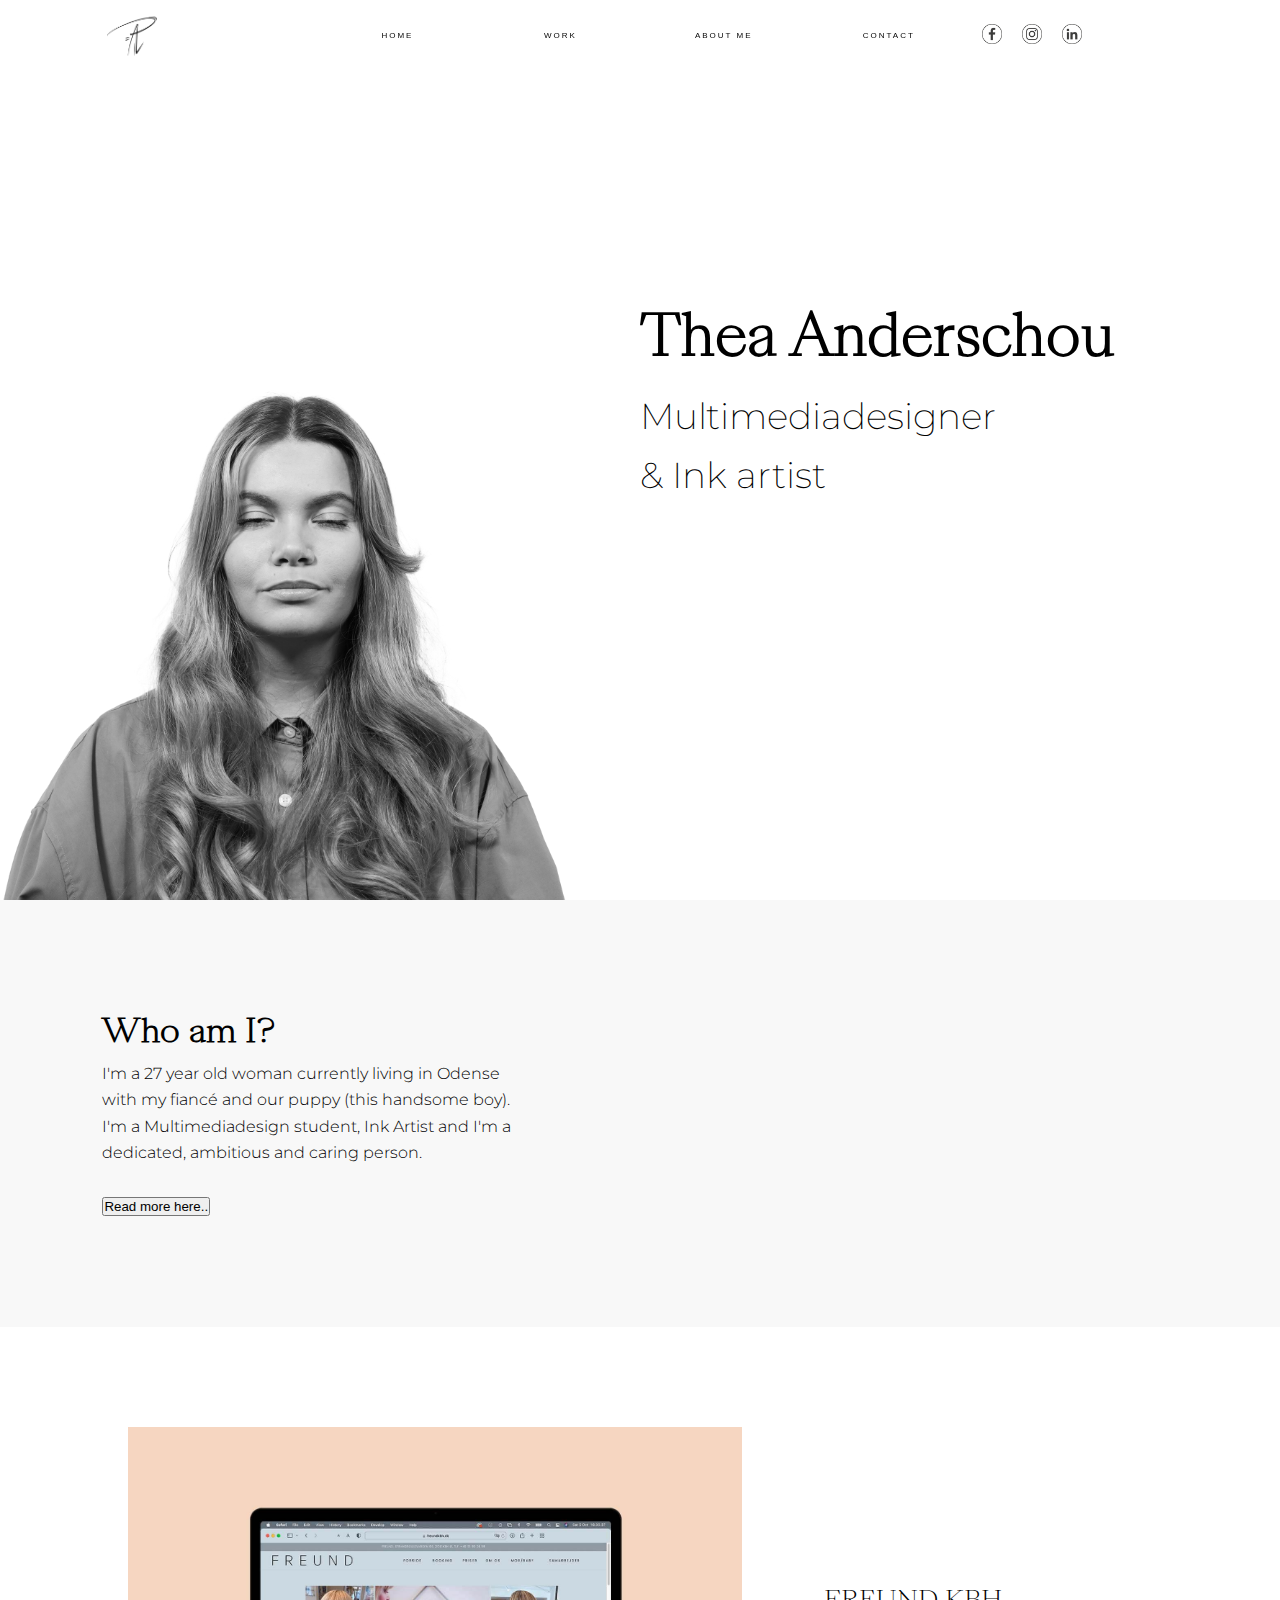
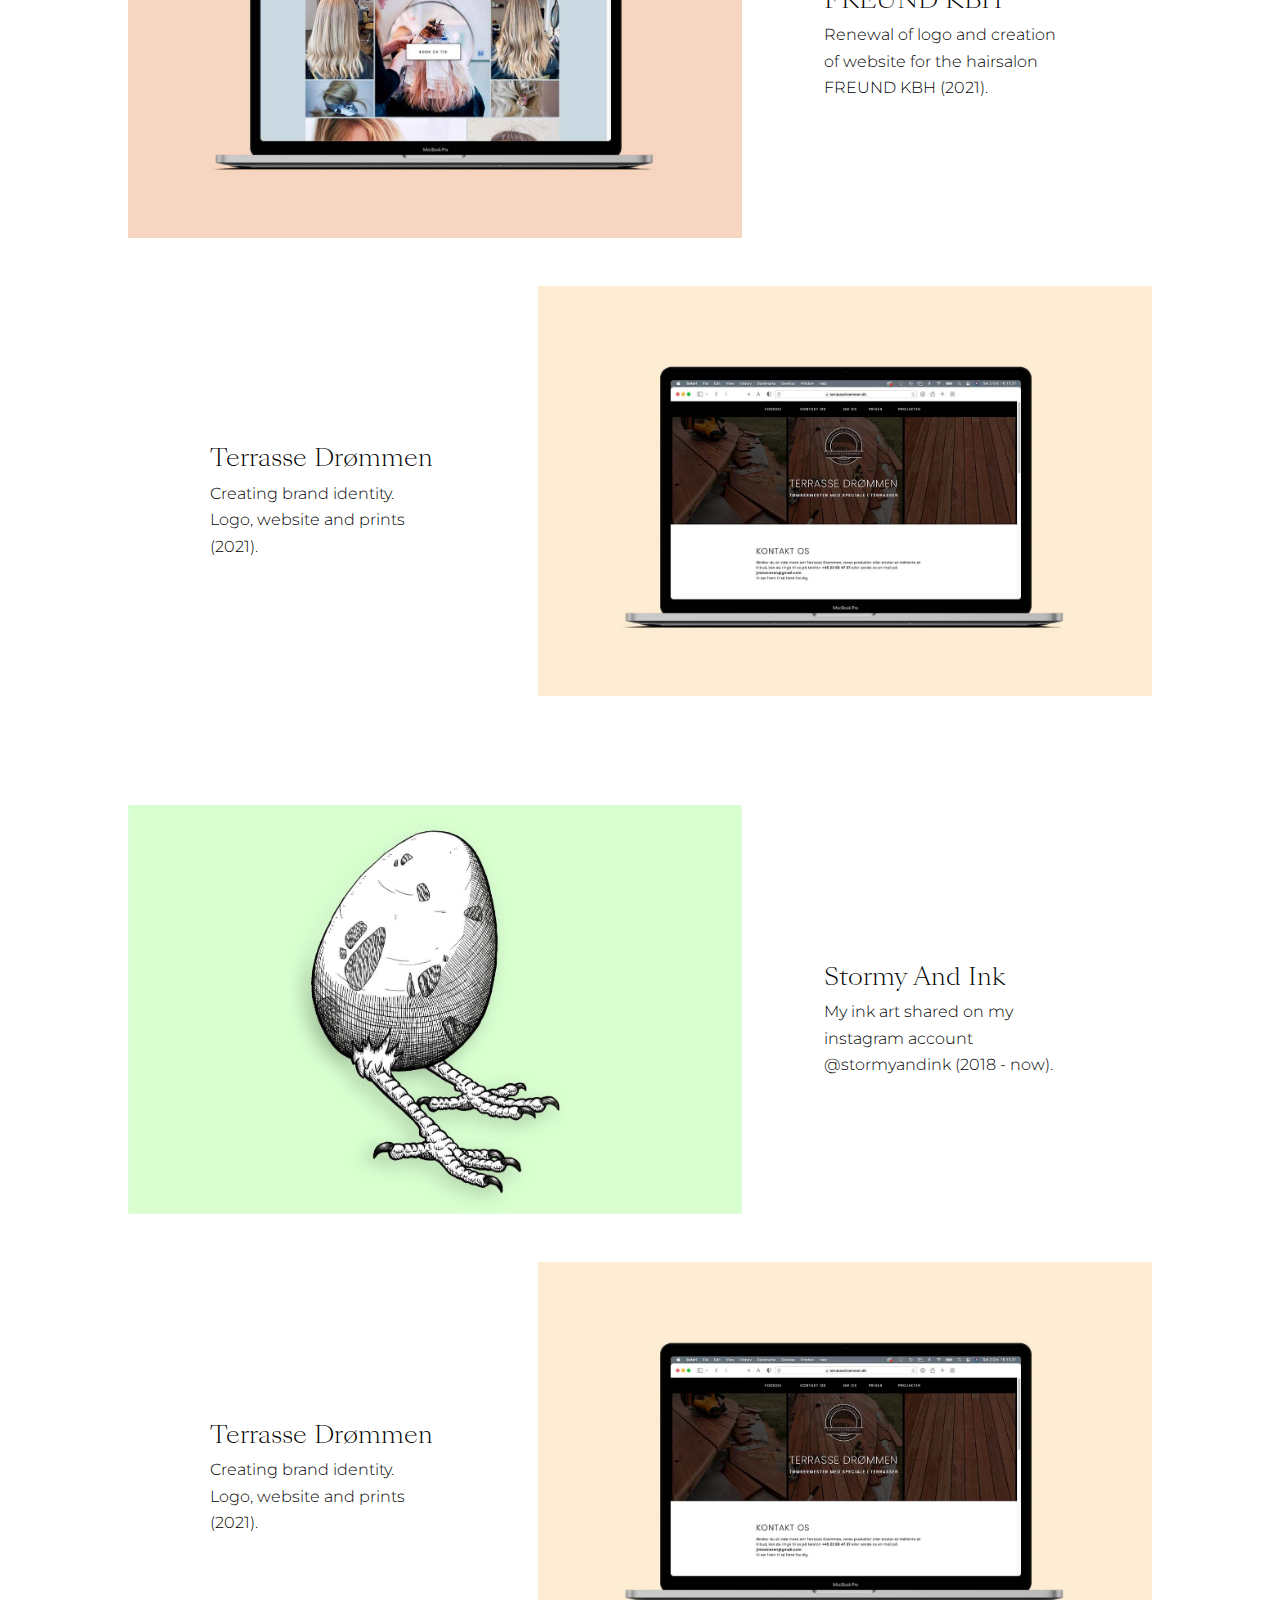
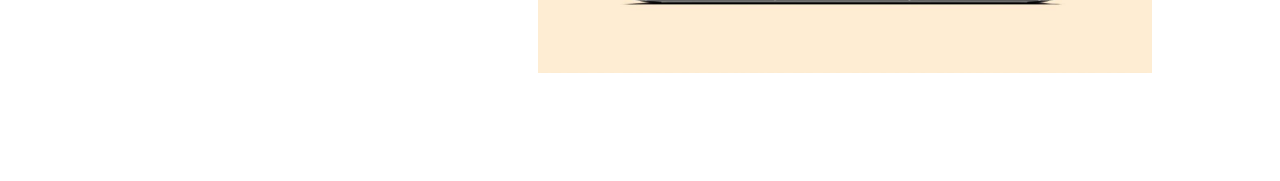
==== index.html @ 5b0b542c "pics sorted" ====
<!DOCTYPE html>
<html lang="en">

<head>
    
    <title>Thea Anderschou - Multimediadesigner & artist</title>

    <meta charset="utf-8">
    <meta http-equiv="X-UA-Compatible" content="IE=edge,chrome=1" />

    <link rel="stylesheet" href="css/style.css">

    <meta name="viewport" content="width=device-width, initial-scale=1.0, maximum-scale=1.0, user-scalable=0">
    
</head>

<body>

    <!-- NAV SECTION -->
    <nav>

        <ul class="nav-links">
            <li>
                <a href="index.html">Home</a>
            </li>
            <li>
                <a href="work.html">Work</a>
            </li>
            <li>
                <a href="about.html">About Me</a>
            </li>
            <li>
                <a href="contact.html">Contact</a>
            </li>
            <li class="some-links">
                <a href="https://www.facebook.com/profile.php?id=100005033177839">
                    <img src="img/icons/fb.png" alt="Facebook">
                </a>
            </li>
            <li class="some-links">
                <a href="https://www.instagram.com/stormyandink/">
                    <img src="img/icons/ig.png" alt="Instagram">
                </a>
            </li>
            <li class="some-links">
                <a href="https://www.linkedin.com/in/thea-krogh-anderschou-969192110/">
                    <img src="img/icons/lin.png" alt="LinkedIn">
                </a>
            </li>
        </ul>

        <div class="burger">
            <div class="line1"></div>
            <div class="line2"></div>
        </div>
    </nav>

    <div class="nav-bg"></div>
    <!-- END OF NAV SECTION -->


    <!-- LOGO SECTION -->
    <div class="logo">
        <a href="index.html">
            <img src="./img/icons/storm.png" alt="logo">
        </a>
    </div>
    <!-- END OF LOGO SECTION -->




    <!-- HERO SECTION -->
    <section id="hero">

        <div class="hero-pic"></div>

        <div class="hero-textbox">
            <div class="hero-text">
                <h1>
                    Thea Anderschou
                </h1>
                <p>
                    Multimediadesigner <br>& Ink artist
                </p>
            </div>
        </div>

    </section>
    <!-- HERO SECTION -->






    <!-- QUCIK ABOUT SECTION -->
    <section id="quick-about">

        <div class="quick-about">
            <div class="quick-about-text">
                <h1>
                    Who am I?
                </h1>
                <p>
                    I'm a 27 year old woman currently living in Odense with my fiancé and our puppy (this handsome boy). 
                    <br>I'm a Multimediadesign student, Ink Artist and I'm a dedicated, ambitious and caring person.
                    <br><br>
                </p>

                <button>
                    <a href="about.html">Read more here..</a>
                </button>
            </div>

            <div class="quick-about-puppy"></div>
        </div>
    </section>
    <!-- QUCIK ABOUT SECTION -->





    <!-- PROJECT OVERVIEW SECTION -->
    <section id="project-overview">

        <div class="project-overview1">
            <div class="freund-overview">
                <div class="freund-ov-pic">
                    <a href="freund.html">
                        <img class="proj-pics" src="/img/mockups/freund-mock.jpg" alt="">            
                    </a>
                </div>

                <div class="freund-ov-text">
                    <a href="freund.html">
                        <h2 class="proj-h2">FREUND KBH</h2>
                        <p class="proj-p">Renewal of logo and creation of website for the hairsalon FREUND KBH (2021). </p>    
                    </a>
                </div>
            </div>

            <div class="td-overview">
                <div class="td-ov-text">
                    <a href="td.html">
                        <h2 class="proj-h2">Terrasse Drømmen</h2>
                        <p class="proj-p">Creating brand identity.<br>Logo, website and prints (2021). </p>    
                    </a>
                </div>

                <div class="td-ov-pic">
                    <a href="td.html">
                        <img class="proj-pics" src="/img/mockups/td-mock.jpg" alt="">            
                    </a>
                </div>
            </div>
        </div>

        
        <div class="project-overview2">
            <div class="stormy-overview">

                <div class="stormy-ov-pic">
                    <a href="stormy.html">
                        <img class="proj-pics" src="/img/mockups/eggnog.jpg" alt="">            
                    </a>
                </div>

                <div class="stormy-ov-text">
                    <a href="stormy.html">
                        <h2 class="proj-h2">Stormy And Ink</h2>
                        <p class="proj-p">My ink art shared on my instagram account @stormyandink (2018 - now). </p>    
                    </a>
                </div>
            </div>

            <div class="td-overview">
                <div class="td-ov-text">
                    <a href="td.html">
                        <h2 class="proj-h2">Terrasse Drømmen</h2>
                        <p class="proj-p">Creating brand identity.<br>Logo, website and prints (2021). </p>    
                    </a>
                </div>

                <div class="td-ov-pic">
                    <a href="td.html">
                        <img class="proj-pics" src="/img/mockups/td-mock.jpg" alt="">            
                    </a>
                </div>
            </div>

        </div>

    </section>
    <!-- PROJECT OVERVIEW SECTION -->




    <!-- FOOTER SECTION -->
    <footer>

    </footer>
    <!-- FOOTER SECTION -->



    <script src="js/script.js"></script>
</body>
</html>
---- css/style.css ----
@import url('https://fonts.googleapis.com/css2?family=Montserrat:wght@200;300;400;500&display=swap'); 

@font-face {
  font-family: sangbleu;
  src: url(../fonts/SangBleuKingdom-Air.otf);
}

@font-face {
  font-family: sangbleulight;
  src: url(../fonts/SangBleuKingdom-Light.otf);
}

@font-face {
  font-family: sangbleuregular;
  src: url(../fonts/SangBleuKingdom-Regular.otf);
}

/* FUNDAMENTALS */
* {
    padding: 0;
    margin: 0;
    box-sizing: border-box;
}

html {
    font-family: 'Roboto', sans-serif;
    height: 100%;
    overflow-x: hidden;
}

body {
    background: #fff;
    scroll-behavior: smooth;
    line-height: 1.65;
    overflow-x: hidden;
}

a {
    text-decoration: none;
    color: black;
    cursor: pointer;
}

h1 {
  font-family: sangbleulight;
  font-size: clamp(1.5rem, 2.5vw, 2rem); 
}

h2 {
  font-family: sangbleulight;
  font-size: clamp(1.5rem, 1.5vw, 2.5rem); 
}

h3 {
  font-family: 'Montserrat', sans-serif;
  font-weight: 600;
  font-size: clamp(1rem, 1.0vw, 1.7rem); 
}

p {
  font-family: 'Montserrat', sans-serif;
  font-weight: 300;
  font-size: clamp(1rem, 1.2vw, 1.5rem); 
}


/* NAV SECTION */
nav {
  display: flex;
  justify-content: space-around;
  align-items: center;
  width: 70%;
  height: 8vh;
  margin: 0;
  z-index: 6;
  position: fixed;
  left: 20%;
  font-size: 8px;
}

.nav-bg {
  width: 100%;
  height: 8vh;
  margin: 0;
  z-index: 5;
  position: fixed;
  background-color: #fff;
}

.nav-links {
  width: 100%;
  height: 8vh;
  display: table;
  overflow-x: hidden;
  text-align: center;
  position: absolute;
  margin: 0 auto;
  padding: 0 60px;
}

.nav-links li {
  display: table-cell;
  vertical-align: middle;
  text-align: center;
  text-transform: uppercase;
  letter-spacing: 2px;
  width: 24%;
  z-index: 0;
  padding: 0 10px;
}

.nav-links li a {
  width: 100%;
  height: 100%;
  overflow-x: hidden;
}

.nav-links li:hover {
  font-weight: 600;
}

.some-links img {
  width: 20px;
}

.some-links:hover img {
  opacity: 0.4;
}

.burger {
  display: none;
  cursor: pointer;
}

.burger div {
  width: 20px;
  height: 1px;
  background-color: #000000;
  margin: 8px;
  transition: all 0.3s ease;
}

@media only screen and (max-width: 1100px) {
  body {
      overflow-x: hidden;
  }

  nav {
      width: 100%;
      left: 0%;
      justify-content: flex-end;
    }

  .nav-links {
      position: absolute;
      height: 92vh;
      top: 8vh;
      display: flex;
      flex-direction: column;
      align-items: center;
      width: 100%;
      transform: translateX(100%);
      transition: 0.5s ease-in-out;
      font-size: 8px;
      overflow-x: hidden;
  }

  .nav-links li {
      opacity: 0;
      width: 100%;
      transition: 0.2s;
      display: table;
      height: 6vh;
      overflow-x: hidden;
      position: relative;
      top: 20%;
  }

  .nav-links a {
      color: black;
      width: 80%;
      display: none;
  }

  .some-links {
      left: 0px;
      margin-top: 10px;
  }

  .burger {
      display: table-cell;
      vertical-align: middle;
      text-align: center;
      margin-right: 8%;
  }

  .nav-active {
    transform: translateX(0%);
      background-color: #fff;
      z-index: 3;
  }

  .nav-active a {
      display: block;
      width: 100%;
      height: 100%;
      display: table-cell;
      vertical-align: middle;
      text-align: center;
  }

  .nav-links li:hover a {
      font-weight: 600;
  }

  @keyframes navLinkFade {
      from {
          opacity: 0;
          transform: translateX(50px);
      }

      to {
          opacity: 1;
          transform: translateX(0px);
      }
  }

  .toggle .line1 {
      transform: rotate(-45deg) translate(-2px, 4.5px);
  }

  .toggle .line2 {
      transform: rotate(45deg) translate(-2px, -4.5px);
  }
}

@media only screen and (max-width: 1000px) {
  .burger {
    margin-right: 12%;
}
}

@media only screen and (max-width: 500px) {
  .nav-active {
      width: 100%;
  }
}
/* END OF NAV SECTION */


/* LOGO SECTION */
.logo {
  position: fixed;
  height: 8vh;
  padding: 8px 5px;
  margin-left: 8%;
  z-index: 5;
}

.logo img {
  width: 50px;
  position: relative;
  top: 50%;
  transform: translateY(-50%);
}  

@media only screen and (max-width: 1000px) {
  .logo {
    margin-left: 12%;
  }
}
/* END OF LOGO SECTION */





/* HERO SECTION */
#hero {
  height: 100vh;
  width: 100%;
}

.hero-pic {
  background-image: url(/img/pics/bw-closedeyes.png);
  background-size: 75%;
  background-repeat: no-repeat;
  background-position: left bottom;
  position: absolute;
  height: 100vh;
  width: 60%;
  display: flex;
  float: left;
  transition: .25s ease-in;
}

.hero-pic:hover {
  background-image: url(/img/pics/bw-openeyes.png);
  background-size: 75%;
  background-repeat: no-repeat;
  background-position: left bottom;
  position: absolute;
  height: 100vh;
  width: 60%;
  display: flex;
  float: left;
  transition: .25s ease-in;}

.hero-textbox {
  min-height: 100vh;
  width: 50%;
  display: flex;
  float: right;
  align-items: center;
  position: absolute;
  right: 0;
}

.hero-text {
  width: 100%;
  text-align: left;
  margin-bottom: 100px;
}

.hero-textbox h1 {
  font-family: sangbleulight;
  font-size: clamp(1.5rem, 5.5vw, 3.5rem); 
}

.hero-textbox p {
  font-family: 'Montserrat', sans-serif;
  font-weight: 200;
  font-size: clamp(1.5rem, 2.8vw, 2.5rem); 
}

@media only screen and (max-width: 950px) {
  .hero-pic {
    background-image: url(/img/pics/bw-closedeyes.png);
    background-size: 60%;
    background-repeat: no-repeat;
    background-position: center bottom;
    position: absolute;
    height: 100vh;
    width: 100%;
    display: flex;
    float: none;
    transition: .25s ease-in;
  }

  .hero-pic:hover {
    background-image: url(/img/pics/bw-openeyes.png);
    background-size: 60%;
    background-repeat: no-repeat;
    background-position: center bottom;
    position: absolute;
    height: 100vh;
    width: 100%;
    display: flex;
    float: none;
    transition: .25s ease-in;
  }

  .hero-textbox {
    min-height: 60vh;
    width: 100%;
    display: flex;
    float: none;
    align-items: center;
  }

  .hero-text {
    text-align: center;
  }
}

@media only screen and (max-width: 750px) {
  .hero-text {
    margin-bottom: -100px;
  }
  
}

/* HERO SECTION */






/* QUICK ABOUT SECTION */
#quick-about {
  height: auto;
  display: flex;
  background-color: rgb(248, 248, 248);
}

.quick-about {
  display: flex;
  width: 100%;
  height: auto;
}

.quick-about-text {
  height: auto;
  width: 50%;
  margin: 0 auto;
  padding: 12vh 8% 12vh 8%;
  float: left;
}

.quick-about-btn {
  margin: 0 auto;
}

.quick-about-puppy {
  height: auto;
  width: 50%;
  margin: 0 auto;
  float: right;
  background-image: url(/img/pics/bobby.png);
  background-size: 55%;
  background-repeat: no-repeat;
  background-position: right bottom;
  transition: .25s ease-in;
}

@media only screen and (max-width: 1000px) {
  .quick-about {
    display: block;
  }

  .quick-about-text, .quick-about-puppy {
    width: 100%;
  }

  .quick-about-text {
    padding: 6vh 12% 0vh 12%;
  }
  
  .quick-about-puppy {
    padding: 0vh 12% 6vh 12%;
  }
}

/* QUICK ABOUT SECTION 






/* PROJECT OVERVIEW */
#project-overview {
  width: auto;
  height: auto;
}

.project-overview1, .project-overview2 {
  width: auto;
  height: auto;
  margin: 100px 10%;
}

.proj-pics {
  width: 100%;
  height: auto;
  object-fit: cover;
}

.freund-overview {
  width: 100%;
  display: flex;
  margin: 40px 0;
}

.freund-ov-pic {
  width: 60%;
  height: auto;
  float: left;
}

.freund-ov-text {
  width: 40%;
  height: 12vh;
  float: right;
  margin: auto;
  padding: 0 8%;
}

.td-overview {
  width: 100%;
  display: flex;
  margin: 40px 0;}

.td-ov-pic {
  width: 60%;
  height: auto;
  float: right;
}

.td-ov-text {
  width: 40%;
  height: 12vh;
  float: right;
  margin: auto;
  padding: 0 8%;
}

.stormy-overview {
  width: 100%;
  display: flex;
  margin: 40px 0;
}

.stormy-ov-pic {
  width: 60%;
  height: auto;
  float: left;
}

.stormy-ov-text {
  width: 40%;
  height: 12vh;
  float: right;
  margin: auto;
  padding: 0 8%;
}

.proj-h2 {
  font-weight: 300;
}

.proj-p {
  font-weight: 300;
}

.freund-ov-pic:hover, .td-ov-pic:hover, .stormy-ov-pic:hover {
  opacity: 0.6;
}

.proj-h2:hover {
  color: rgb(150, 150, 150);
}
/* PROJECT OVERVIEW */








/* FOOTER 
footer {
  width: 100%;
  height: 50vh;
  background-color: beige;
  position: absolute;
}

/* FOOTER*/






/* ABOUT PAGE */
    /* ABOUT HERO SECTION */
    #about-hero {
      height: 60vh;
      width: 100%;
      margin-top: 5%;
    }

    .about-hero-pic {
      background-image: url(/img/pics/glancing.png);
      background-size: 55%;
      background-repeat: no-repeat;
      background-position: right center;
      position: absolute;
      height: 60vh;
      width: 100%;
      display: flex;
      float: right;
      transition: .25s ease-in;
    }

    .about-hero-textbox {
      height: 60vh;
      width: 100%;
      display: flex;
      float: right;
      align-items: center;
      position: absolute;
      left: 0;
      z-index: 1;
    }

    .about-hero-text {
      position: absolute;
      top: 50%;
      transform: translateY(-25%);
      width: 100%;
    }

    .about-hero-textbox h1 {
      font-family: sangbleulight;
      font-size: clamp(1.5rem, 3.5vw, 3rem); 
      margin-left: 8%;
    }

    @media only screen and (max-width: 1100px) {
      #about-hero, .about-hero-pic, .about-hero-textbox {
        height: 50vh;
      }

      #about-hero {
        margin-top: 2%;
      }
    }

    @media only screen and (max-width: 1000px) {
      .about-hero-textbox h1 {
        margin-left: 12%;
      }
    }

    @media only screen and (max-width: 850px) {
      #about-hero, .about-hero-pic, .about-hero-textbox {
        height: 40vh;
      }
    }

    @media only screen and (max-width: 570px) {
      #about-hero, .about-hero-pic, .about-hero-textbox {
        height: 30vh;
      }
    }

    @media only screen and (max-width: 400px) {
      #about-hero, .about-hero-pic, .about-hero-textbox {
        height: 20vh;
      }

      #about-hero {
        margin-top: 15%;
      }
    }
    /* ABOUT HERO SECTION */




    /* ABOUT SECTION */
    #about {
      height: auto;
      display: flex;
      background-color: rgb(248, 248, 248);
    }
    
    .about {
      display: flex;
      width: 100%;
      height: auto;
    }
    
    .about-text {
      height: auto;
      width: 50%;
      margin: 0 auto;
      padding: 12vh 8% 12vh 8%;
      float: left;
    }
    
    .about-facts {
      height: auto;
      width: 50%;
      margin: 0 auto;
      padding: 12vh 8% 12vh 8%;
      float: right;
    }

    @media only screen and (max-width: 1000px) {
      .about {
        display: block;
      }

      .about-text, .about-facts {
        width: 100%;
      }

      .about-text {
        padding: 6vh 12% 0vh 12%;
      }
      
      .about-facts {
        padding: 0vh 12% 6vh 12%;
      }
    }
    /* ABOUT SECTION */





    /* SKILLS SECTION */
    #skills {
      width: 100%;
      height: auto;
      display: flex;
      background-color: #fff;
    }

    .skills {
      display: block;
      width: 100%;
      text-align: center;
      padding: 12vh 8% 12vh 8%;
    }

    .skills p {
      font-size: clamp(0.8rem, 1vw, 1.5rem); 
      color: #b4b4b4;
    }

    .skill-icons {
      text-align: center;
    }

    .skill-icons img {
      width: 110px;
      margin-top: 30px;
    }

    @media only screen and (max-width: 1000px) {

    }
    /* SKILLS SECTION */




    /* CV SECTION */
    #cv {
      height: auto;
      display: flex;
      background-color: rgb(248, 248, 248);
    }

    .cv {
      width: 100%;
      height: auto;
    }
    
    .cv-header {
      text-align: center;
      padding: 12vh 8% 0vh 8%;
      font-size: clamp(1.5rem, 3.5vw, 3rem);
    }

    .education, .experience {
      height: auto;
      width: 50%;
      margin: 0 auto;
      padding: 6vh 8% 12vh 8%;
    }

    .education {
      float: left;
    }

    .experience {
      float: right;
    }
    
    .education h1, .experience h1 {
      text-align: center;
      margin-bottom: 3vh;
    }

    .cv-period {
      color: #b4b4b4;
    }

    @media only screen and (max-width: 1000px) {
      .education, .experience {
        height: auto;
        width: 100%;
        margin: 0 auto;
        padding: 6vh 25% 6vh 25%;
      }
    }
    /* CV SECTION */

/* ABOUT PAGE */









/* CV PAGE */
embed {
  width: 100%;
  height: 100%;
  position: absolute;
  overflow: hidden;
}
/* CV PAGE */
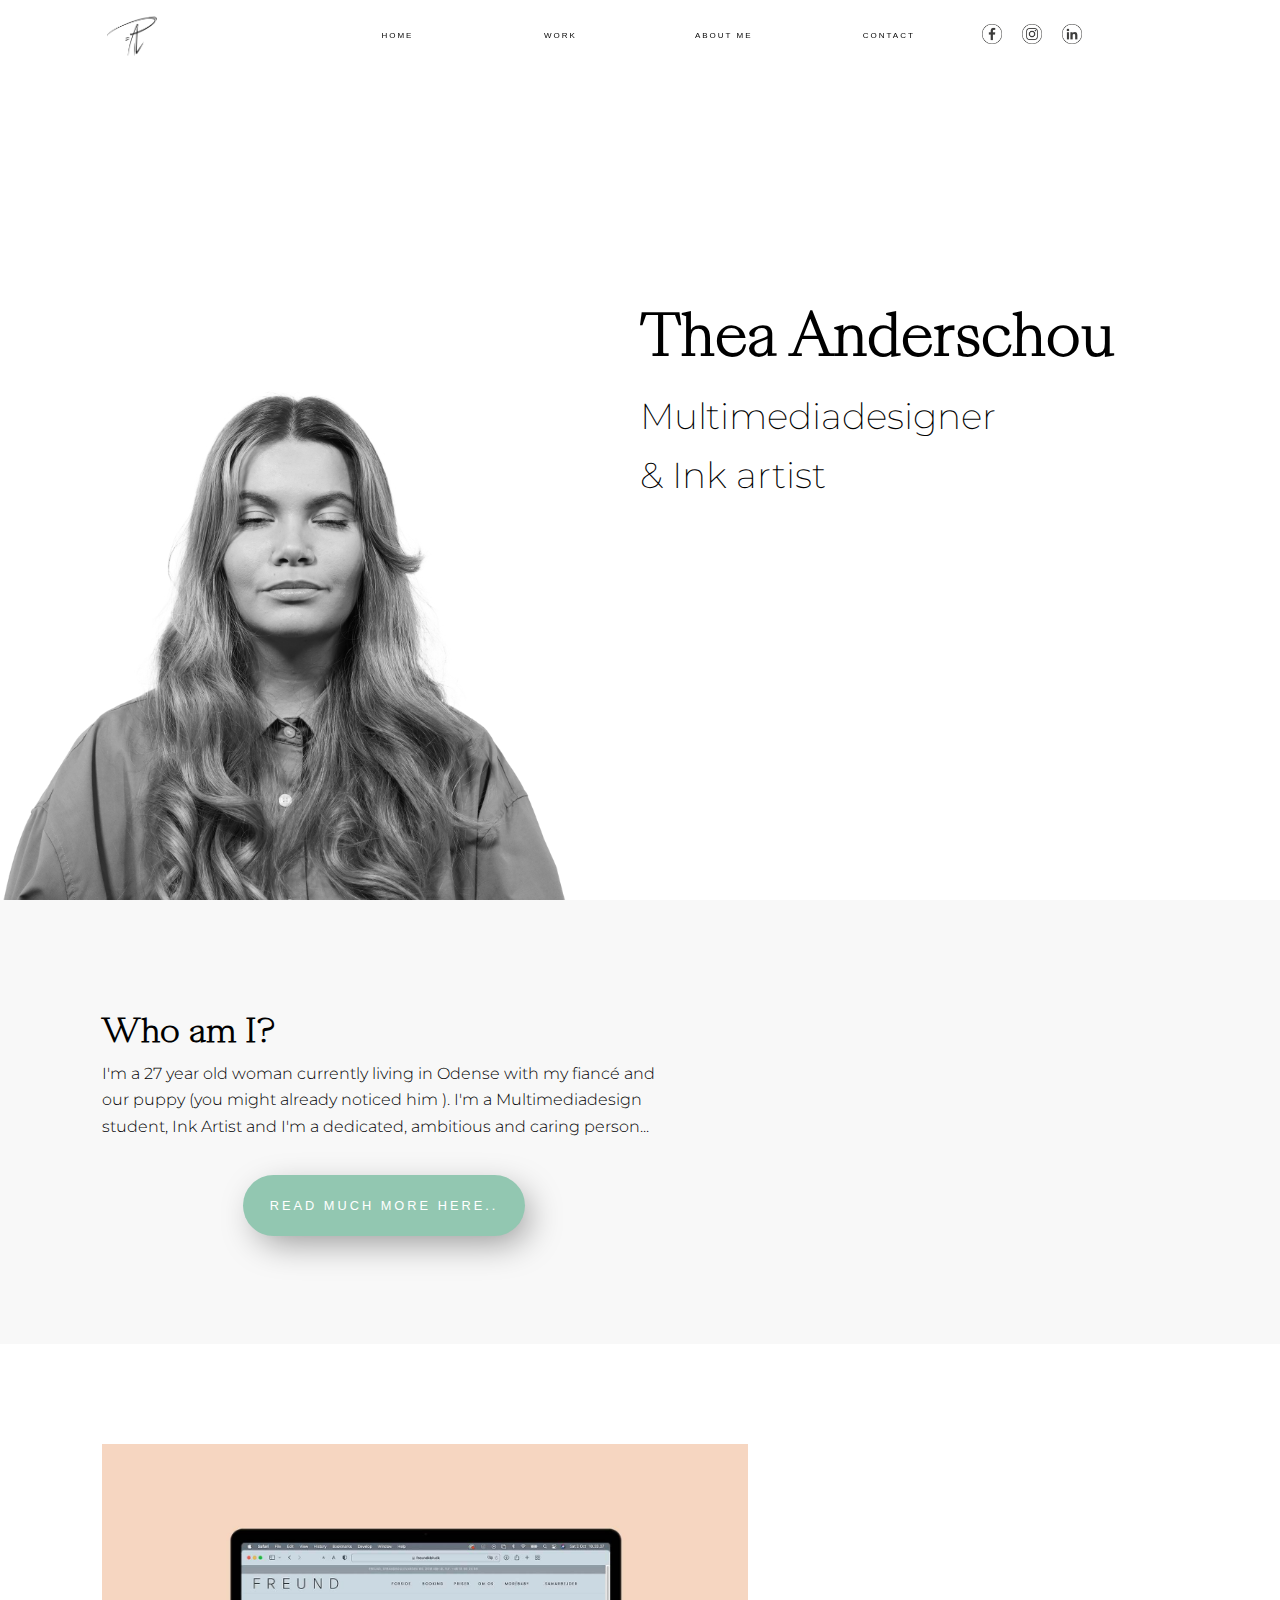
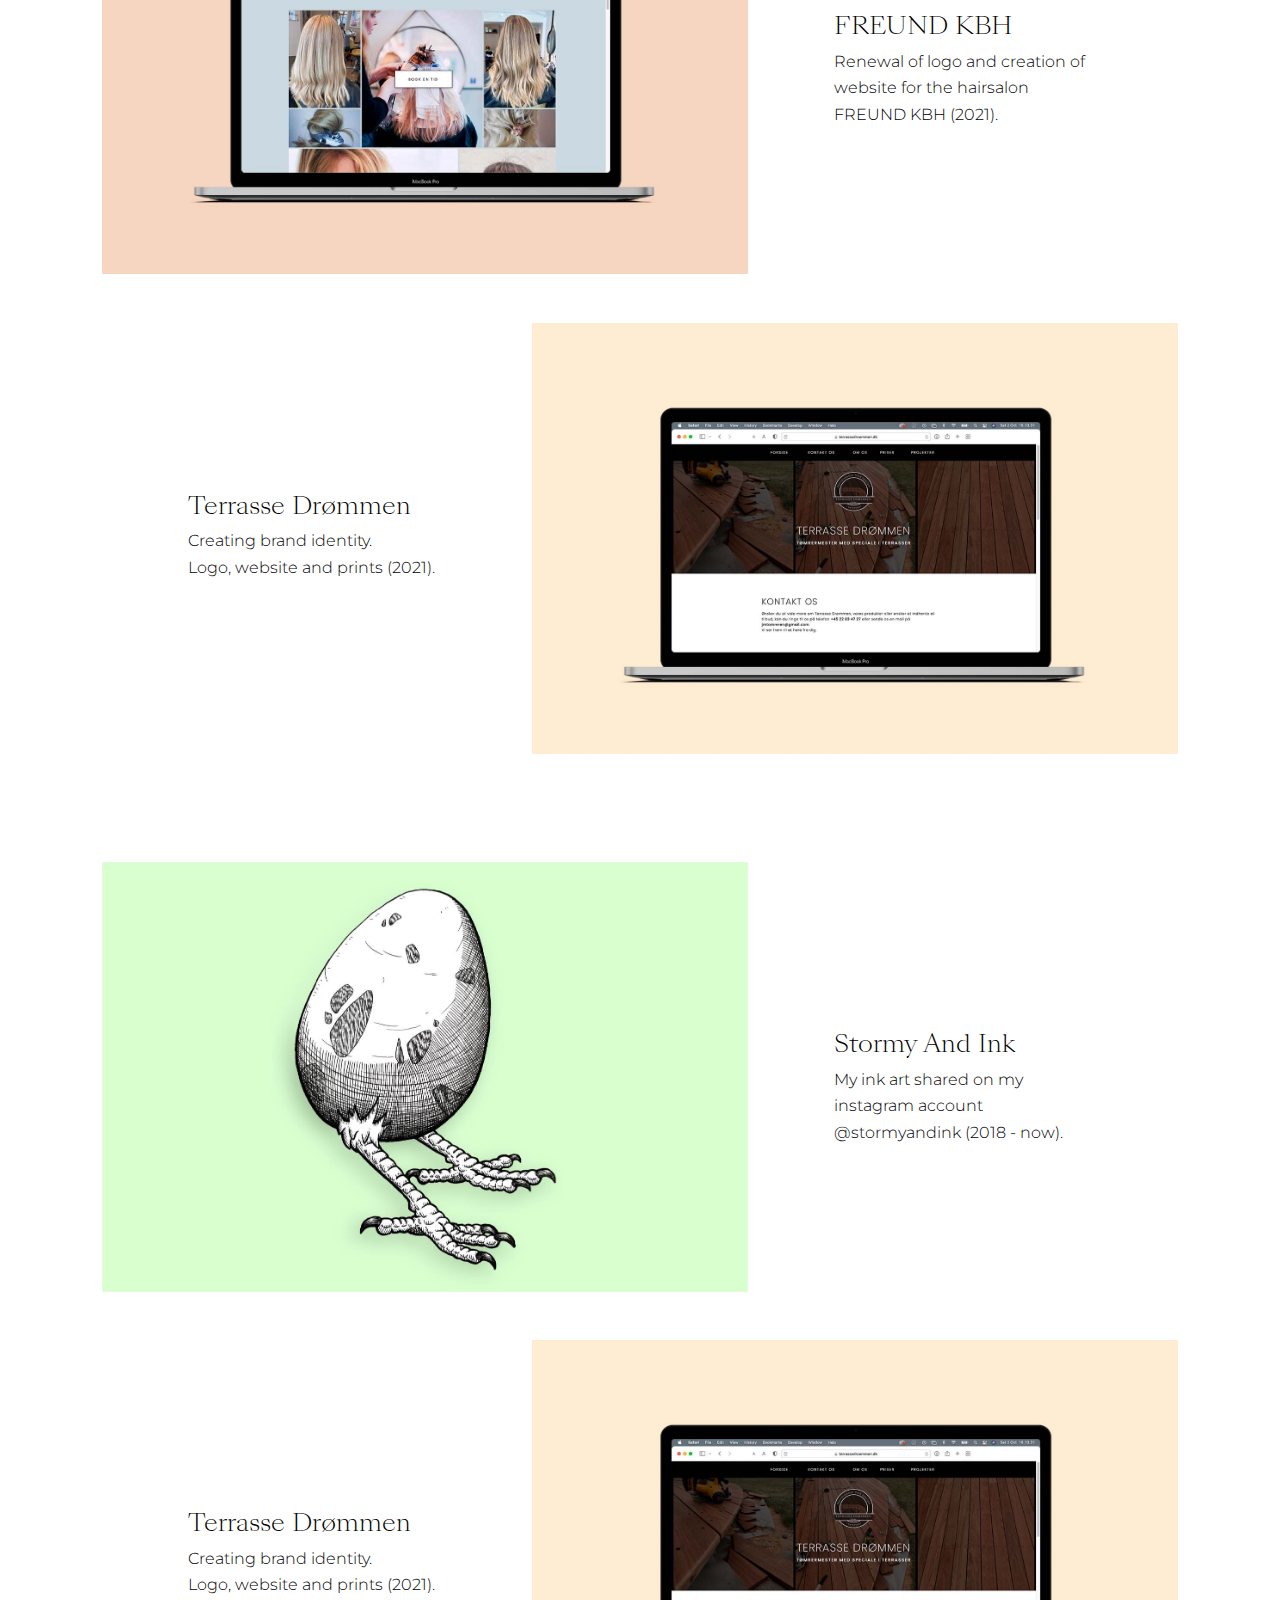
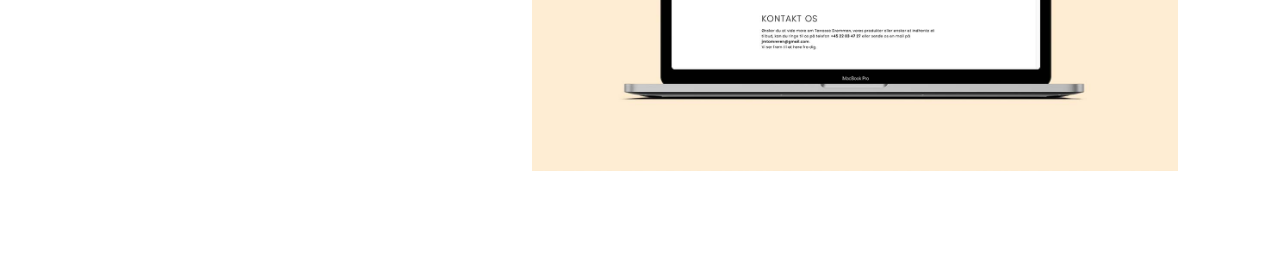
==== commit e2ba36f4: "quick about start" ====
--- a/index.html
+++ b/index.html
@@ -103,14 +103,14 @@
                     Who am I?
                 </h1>
                 <p>
-                    I'm a 27 year old woman currently living in Odense with my fiancé and our puppy (this handsome boy). 
-                    <br>I'm a Multimediadesign student, Ink Artist and I'm a dedicated, ambitious and caring person.
+                    I'm a 27 year old woman currently living in Odense with my fiancé and our puppy (you might already noticed him ). 
+                    I'm a Multimediadesign student, Ink Artist and I'm a dedicated, ambitious and caring person...
                     <br><br>
                 </p>
 
-                <button>
-                    <a href="about.html">Read more here..</a>
-                </button>
+                <div class="quick-about-btn">
+                        <a href="about.html">Read much more here..</a>
+                </div>
             </div>
 
             <div class="quick-about-puppy"></div>
--- a/css/style.css
+++ b/css/style.css
@@ -254,7 +254,7 @@
   height: 8vh;
   padding: 8px 5px;
   margin-left: 8%;
-  z-index: 5;
+  z-index: 10;
 }
 
 .logo img {
@@ -402,25 +402,39 @@
 
 .quick-about-text {
   height: auto;
-  width: 50%;
+  width: 60%;
   margin: 0 auto;
   padding: 12vh 8% 12vh 8%;
   float: left;
 }
 
 .quick-about-btn {
-  margin: 0 auto;
+  width: 50%;
+  text-align: center;
+  margin: 1vh auto 0vh auto;
+  border-radius: 45px;
+  background-color: #92c7b1;
+  box-shadow: 8px 11px 35px -5px rgba(0,0,0,0.4);
+  -webkit-box-shadow: 8px 11px 35px -5px rgba(0,0,0,0.4);
+  -moz-box-shadow: 8px 11px 35px -5px rgba(0,0,0,0.4);  padding: 3%;
+}
+
+.quick-about-btn a {
+  text-transform: uppercase;
+  font-size: clamp(0.5rem, 1vw, 1rem);
+  color: #fff;
+  letter-spacing: 3px;
 }
 
 .quick-about-puppy {
   height: auto;
-  width: 50%;
+  width: 40%;
   margin: 0 auto;
   float: right;
   background-image: url(/img/pics/bobby.png);
-  background-size: 55%;
+  background-size: 75%;
   background-repeat: no-repeat;
-  background-position: right bottom;
+  background-position: center bottom;
   transition: .25s ease-in;
 }
 
@@ -458,7 +472,7 @@
 .project-overview1, .project-overview2 {
   width: auto;
   height: auto;
-  margin: 100px 10%;
+  margin: 100px 8%;
 }
 
 .proj-pics {
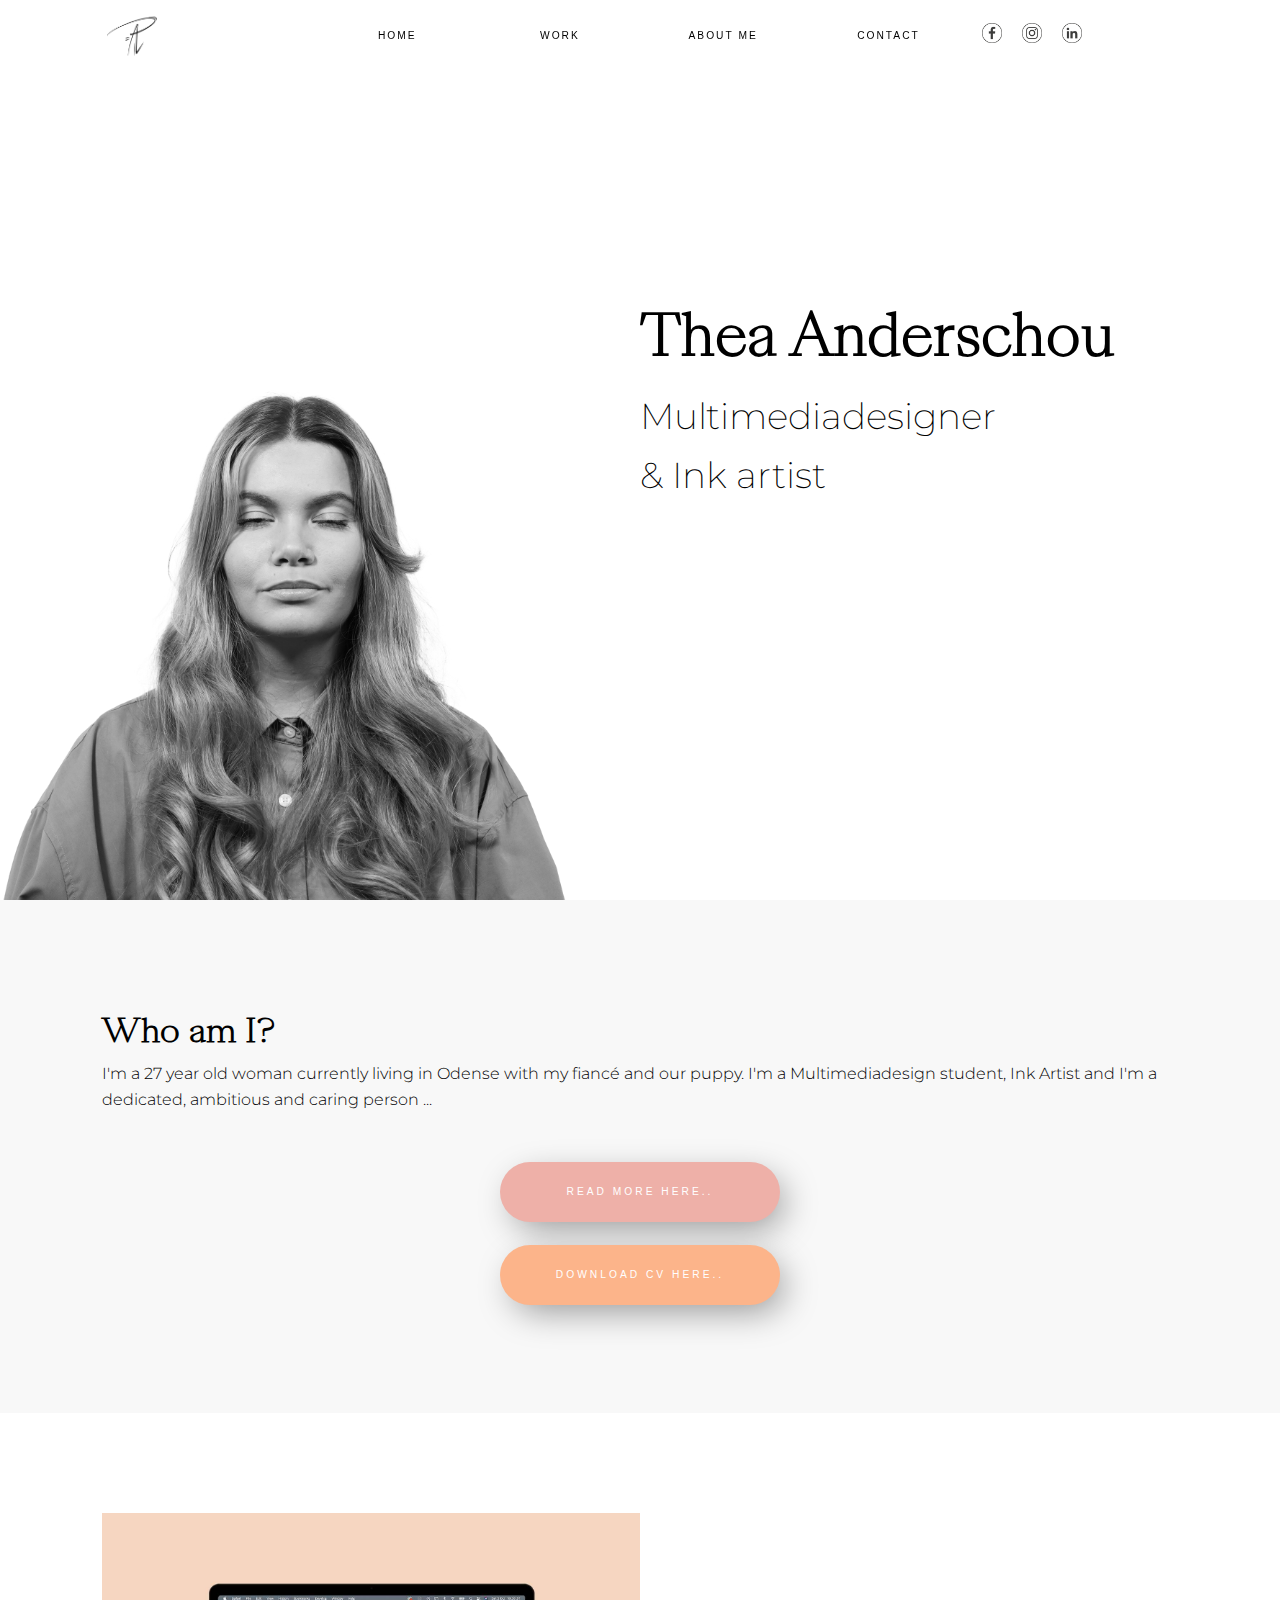
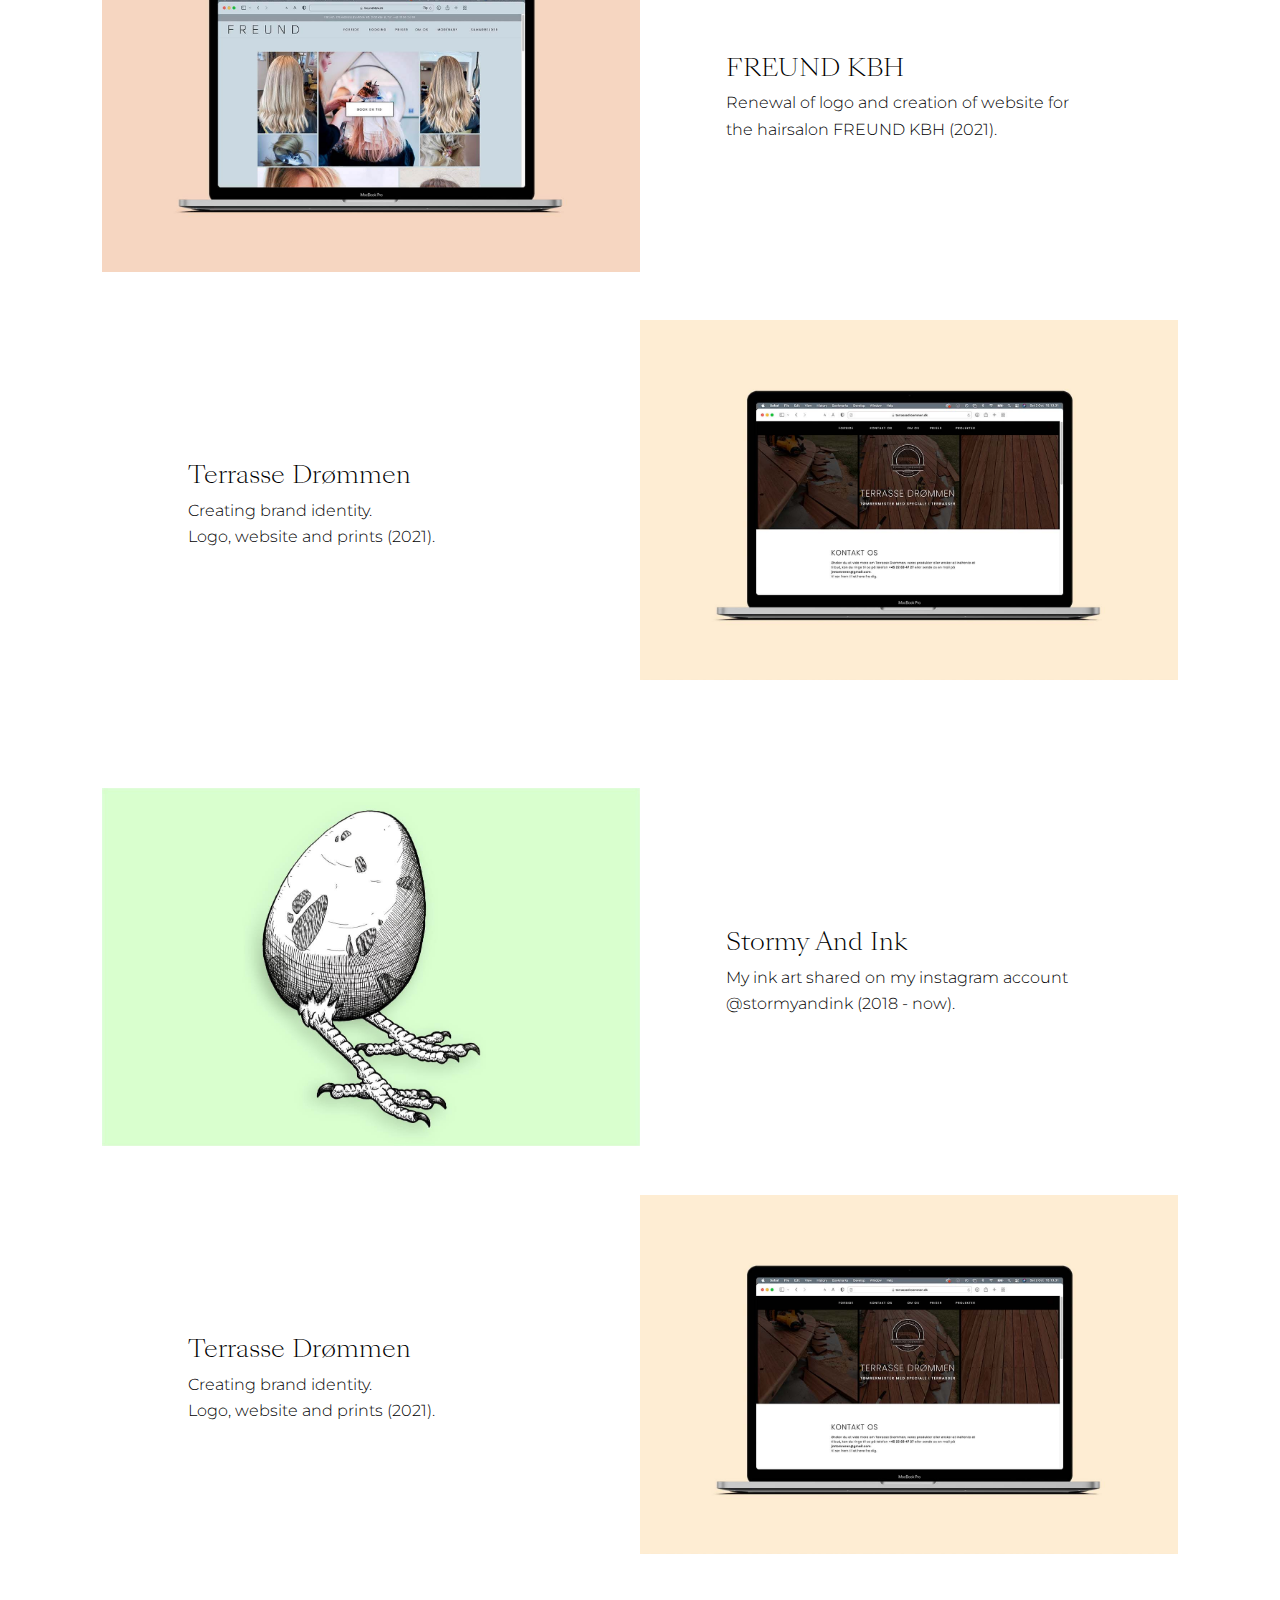
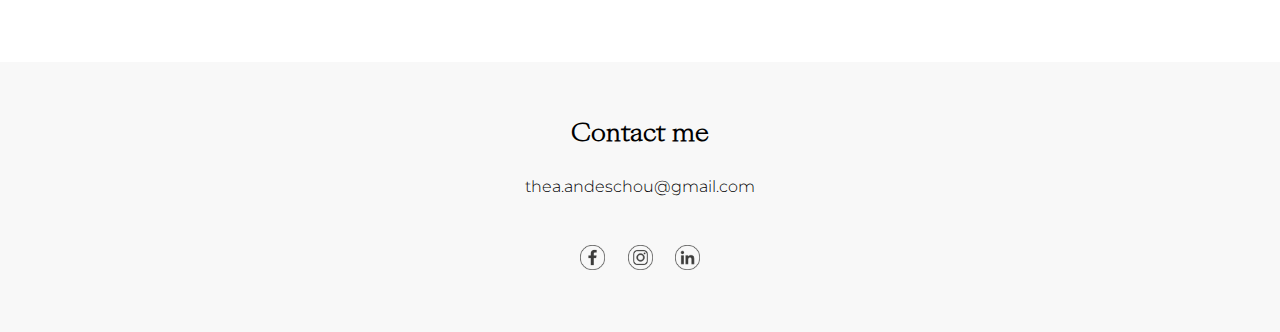
==== commit 48f3b9e3: "footer + index done" ====
--- a/index.html
+++ b/index.html
@@ -103,17 +103,26 @@
                     Who am I?
                 </h1>
                 <p>
-                    I'm a 27 year old woman currently living in Odense with my fiancé and our puppy (you might already noticed him ). 
-                    I'm a Multimediadesign student, Ink Artist and I'm a dedicated, ambitious and caring person...
+                    I'm a 27 year old woman currently living in Odense with my fiancé and our puppy. 
+                    I'm a Multimediadesign student, Ink Artist and I'm a dedicated, ambitious and caring person ...
                     <br><br>
                 </p>
 
+            </div>
+
+            <br><br>
+
+            <div class="quick-about-btns">
+
                 <div class="quick-about-btn">
-                        <a href="about.html">Read much more here..</a>
-                </div>
-            </div>
-
-            <div class="quick-about-puppy"></div>
+                        <a href="about.html">Read more here..</a>
+                </div>
+
+                <div class="download-btn">
+                    <a href="/cv.pdf" download="CV.pdf">Download CV here..</a>
+                </div>
+            </div>
+
         </div>
     </section>
     <!-- QUCIK ABOUT SECTION -->
@@ -199,7 +208,36 @@
 
 
     <!-- FOOTER SECTION -->
-    <footer>
+    <footer class="footer-grey">
+
+        <div class="footer-text">
+
+            <h2>
+                Contact me
+            </h1>
+
+            <p>
+                thea.andeschou@gmail.com
+            </p>
+        </div>
+
+
+
+        <div class="footer-some">
+
+                    <a class="footer-some-links" href="https://www.facebook.com/profile.php?id=100005033177839">
+                        <img src="img/icons/fb.png" alt="Facebook">
+                    </a>
+
+                    <a class="footer-some-links" href="https://www.instagram.com/stormyandink/">
+                        <img src="img/icons/ig.png" alt="Instagram">
+                    </a>
+
+                    <a class="footer-some-links" href="https://www.linkedin.com/in/thea-krogh-anderschou-969192110/">
+                        <img src="img/icons/lin.png" alt="LinkedIn">
+                    </a>
+
+        </div>
 
     </footer>
     <!-- FOOTER SECTION -->
--- a/css/style.css
+++ b/css/style.css
@@ -39,6 +39,7 @@
     text-decoration: none;
     color: black;
     cursor: pointer;
+    font-size: clamp(.5rem, .8vw, 1rem); 
 }
 
 h1 {
@@ -292,6 +293,7 @@
   display: flex;
   float: left;
   transition: .25s ease-in;
+  bottom: 0;
 }
 
 .hero-pic:hover {
@@ -408,54 +410,67 @@
   float: left;
 }
 
+.quick-about-btns {
+  height: auto;
+  width: 40%;
+  margin: auto auto;
+  float: left;
+}
+
 .quick-about-btn {
-  width: 50%;
+  background-color: #eeb0a8;
+}
+
+.download-btn {
+  background-color: #fcb48a;
+}
+
+.quick-about-btn:hover {
+  background-color: #c5918a;
+}
+
+.download-btn:hover {
+  background-color: #c58c6b;
+}
+
+.quick-about-btn, .download-btn {
+  width: 280px;
+  height: 60px;
   text-align: center;
-  margin: 1vh auto 0vh auto;
+  margin: 2.5vh auto 0vh auto;
   border-radius: 45px;
-  background-color: #92c7b1;
   box-shadow: 8px 11px 35px -5px rgba(0,0,0,0.4);
   -webkit-box-shadow: 8px 11px 35px -5px rgba(0,0,0,0.4);
-  -moz-box-shadow: 8px 11px 35px -5px rgba(0,0,0,0.4);  padding: 3%;
-}
-
-.quick-about-btn a {
+  -moz-box-shadow: 8px 11px 35px -5px rgba(0,0,0,0.4);  
+}
+
+.quick-about-btn a, .download-btn a {
   text-transform: uppercase;
-  font-size: clamp(0.5rem, 1vw, 1rem);
   color: #fff;
   letter-spacing: 3px;
-}
-
-.quick-about-puppy {
-  height: auto;
-  width: 40%;
-  margin: 0 auto;
-  float: right;
-  background-image: url(/img/pics/bobby.png);
-  background-size: 75%;
-  background-repeat: no-repeat;
-  background-position: center bottom;
-  transition: .25s ease-in;
-}
-
-@media only screen and (max-width: 1000px) {
+  position: relative;
+  top: 25%;
+}
+
+@media only screen and (max-width: 1300px) {
   .quick-about {
     display: block;
   }
 
-  .quick-about-text, .quick-about-puppy {
+  .quick-about-text, .quick-about-btns {
+    display: block;
     width: 100%;
   }
 
   .quick-about-text {
-    padding: 6vh 12% 0vh 12%;
-  }
-  
-  .quick-about-puppy {
-    padding: 0vh 12% 6vh 12%;
-  }
-}
-
+    padding: 12vh 8% 0vh 8%;
+  }
+
+  .quick-about-btns {
+    padding-bottom: 12vh;
+  }
+
+}
 /* QUICK ABOUT SECTION 
 
 
@@ -495,7 +510,7 @@
 
 .freund-ov-text {
   width: 40%;
-  height: 12vh;
+  height: auto;
   float: right;
   margin: auto;
   padding: 0 8%;
@@ -504,7 +519,8 @@
 .td-overview {
   width: 100%;
   display: flex;
-  margin: 40px 0;}
+  margin: 40px 0;
+}
 
 .td-ov-pic {
   width: 60%;
@@ -514,7 +530,7 @@
 
 .td-ov-text {
   width: 40%;
-  height: 12vh;
+  height: auto;
   float: right;
   margin: auto;
   padding: 0 8%;
@@ -534,7 +550,7 @@
 
 .stormy-ov-text {
   width: 40%;
-  height: 12vh;
+  height: auto;
   float: right;
   margin: auto;
   padding: 0 8%;
@@ -555,6 +571,14 @@
 .proj-h2:hover {
   color: rgb(150, 150, 150);
 }
+
+@media only screen and (max-width: 1300px) {
+  .freund-ov-text, .freund-ov-pic, .td-ov-text, .td-ov-pic, .stormy-ov-pic, .stormy-ov-text {
+    width: 50%;
+  }
+  
+  
+}
 /* PROJECT OVERVIEW */
 
 
@@ -564,14 +588,44 @@
 
 
 
-/* FOOTER 
-footer {
-  width: 100%;
-  height: 50vh;
-  background-color: beige;
+/* FOOTER */
+.footer-grey {
+  width: 100%;
+  height: auto;
+  background-color: rgb(248, 248, 248);
   position: absolute;
 }
 
+.footer-white {
+  width: 100%;
+  height: auto;
+  background-color: #fff;
+  position: absolute;
+}
+
+.footer-text {
+  text-align: center;
+  padding: 6vh 0 3vh 0;
+}
+
+.footer-text p {
+  text-align: center;
+  padding: 2vh 0 0vh 0;
+}
+
+.footer-some {
+  text-align: center;
+  margin: 2vh 10px 6vh 10px;
+}
+
+.footer-some-links img {
+  width: 25px;
+  margin: 0 10px;
+}
+
+.footer-some-links:hover img {
+  opacity: 0.4;
+}
 /* FOOTER*/
 
 
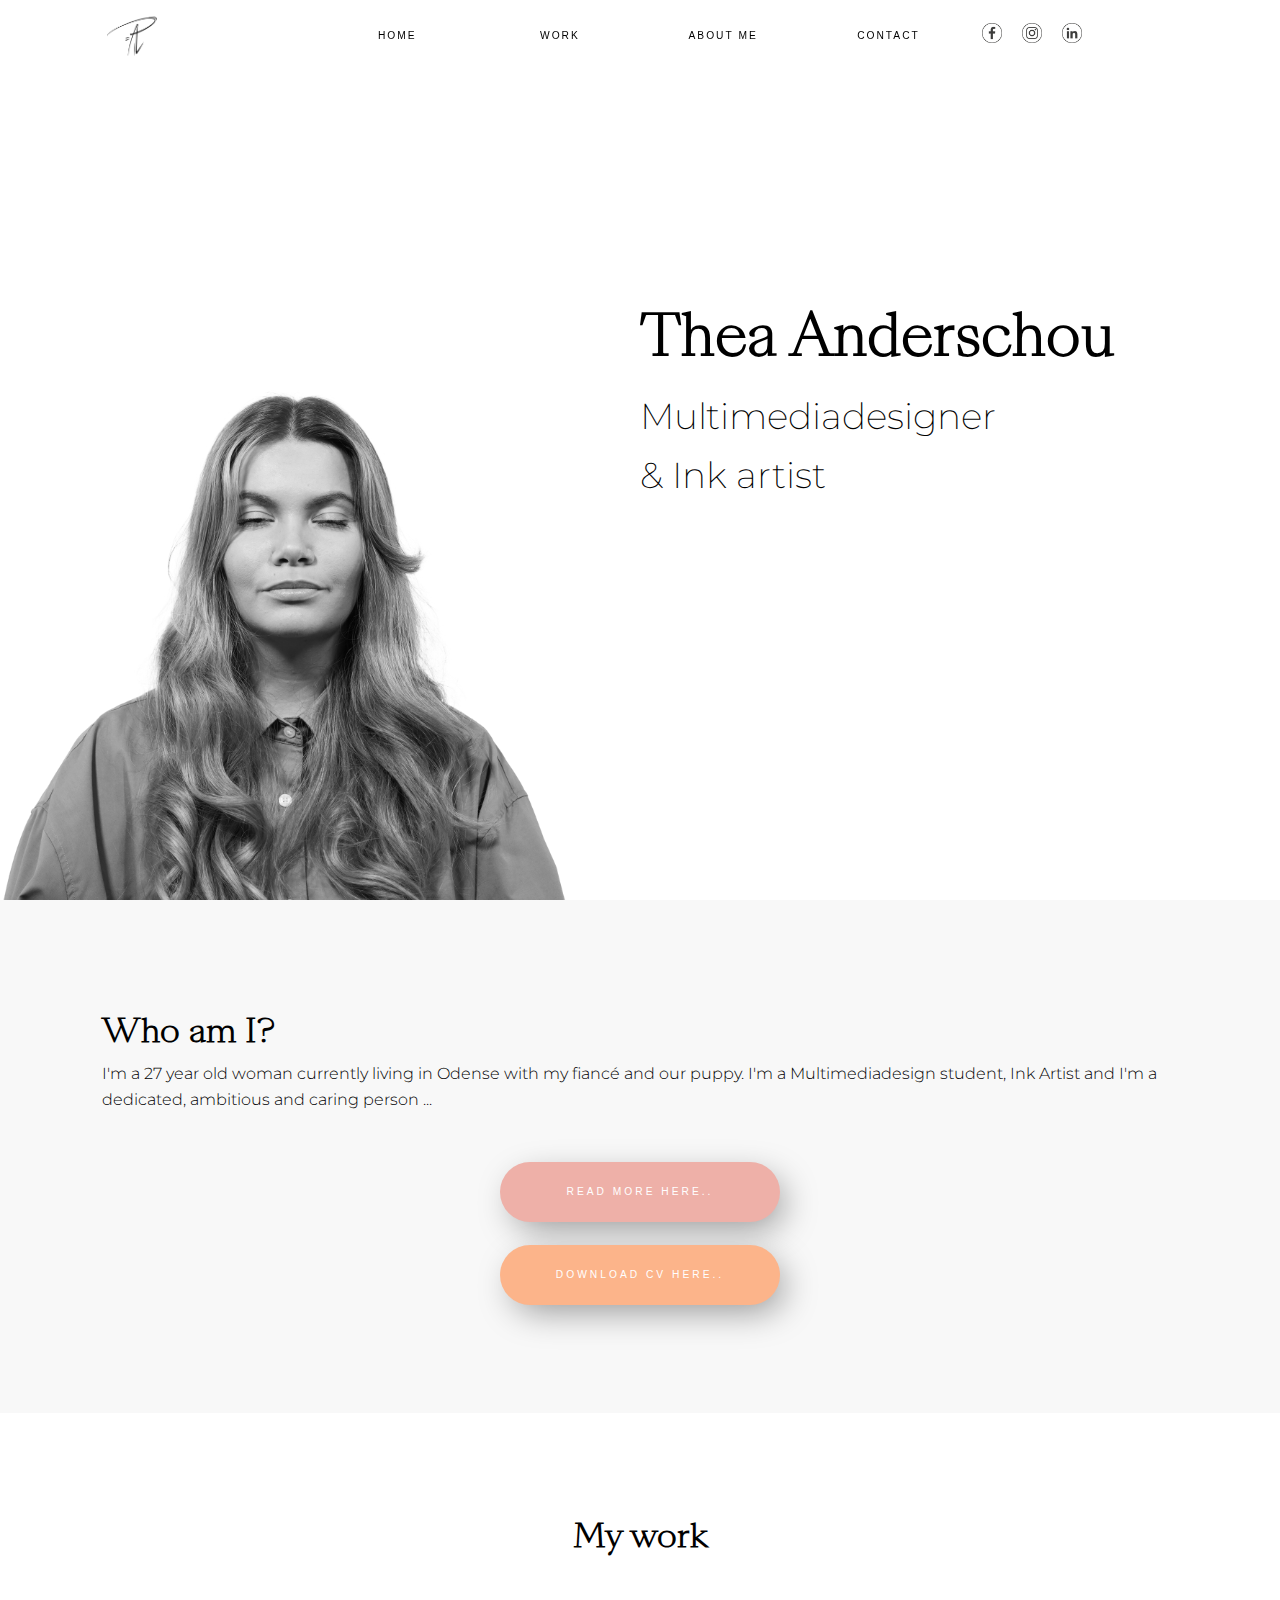
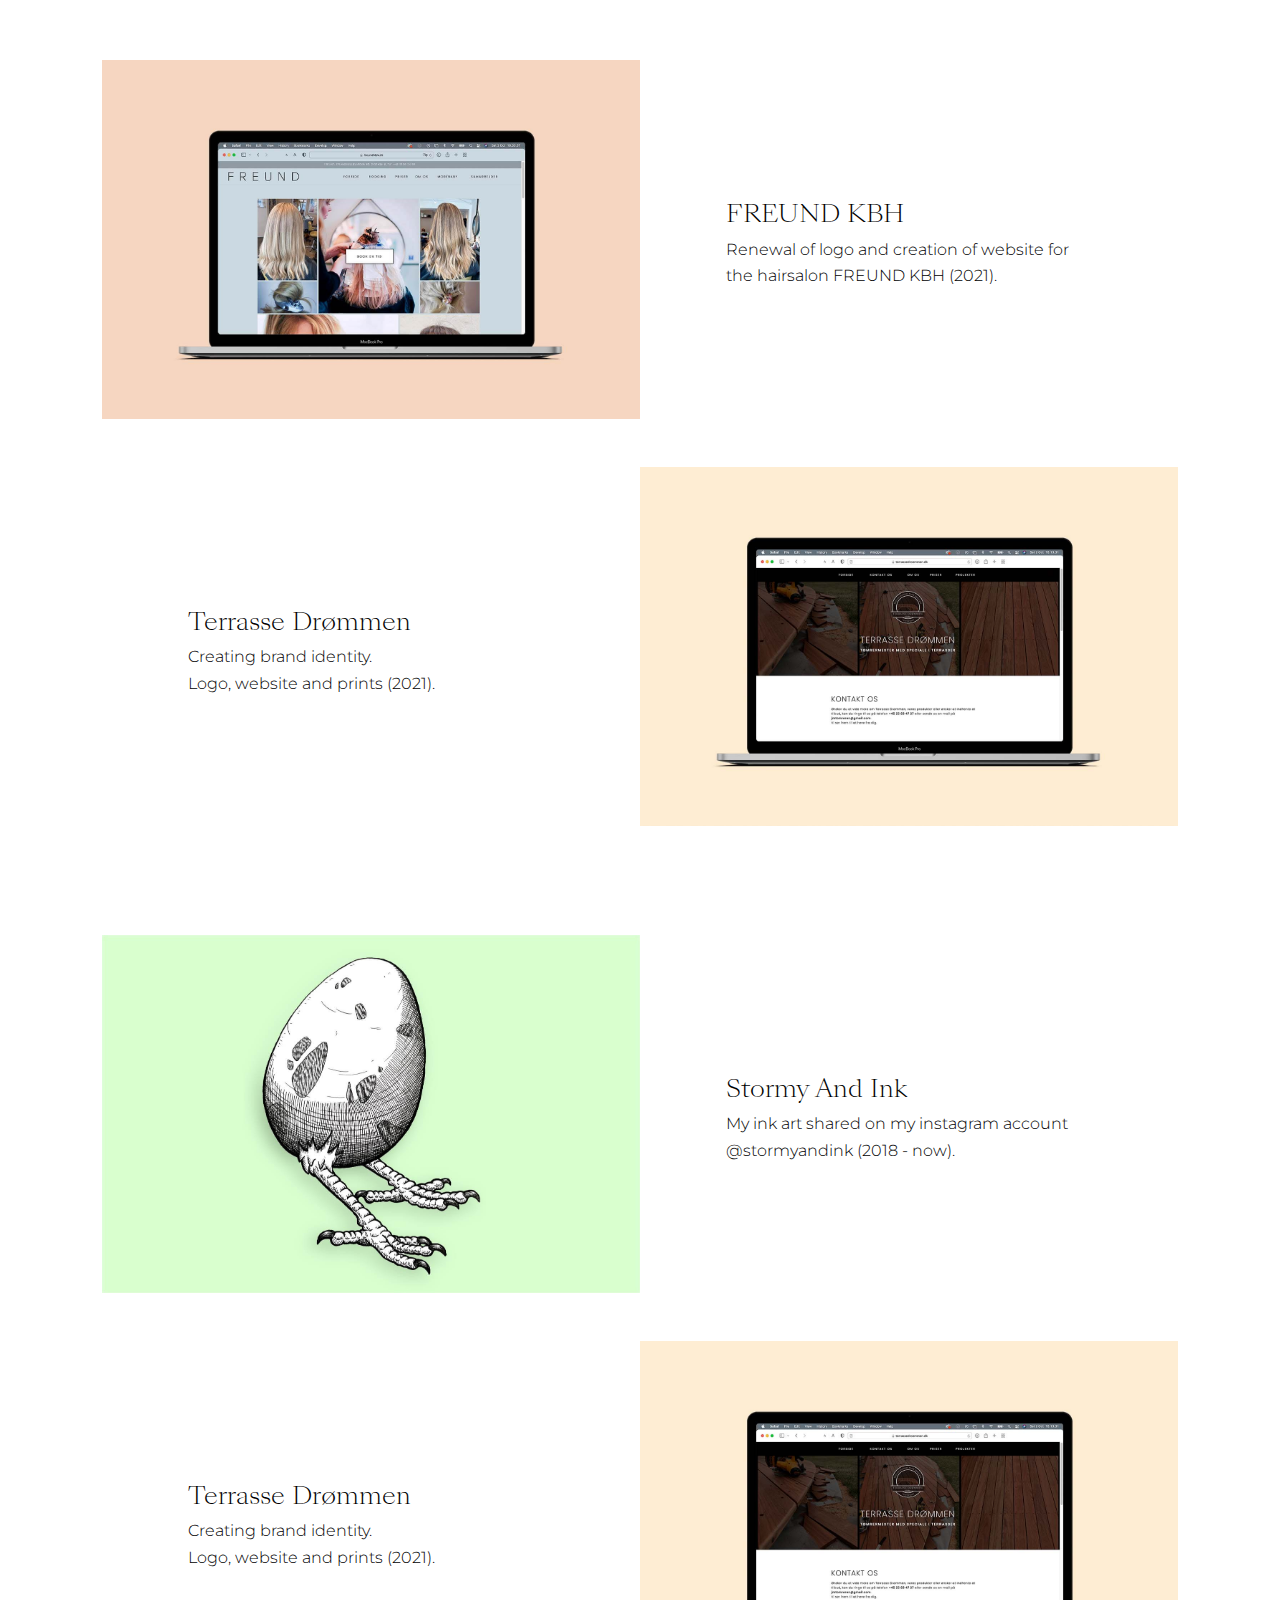
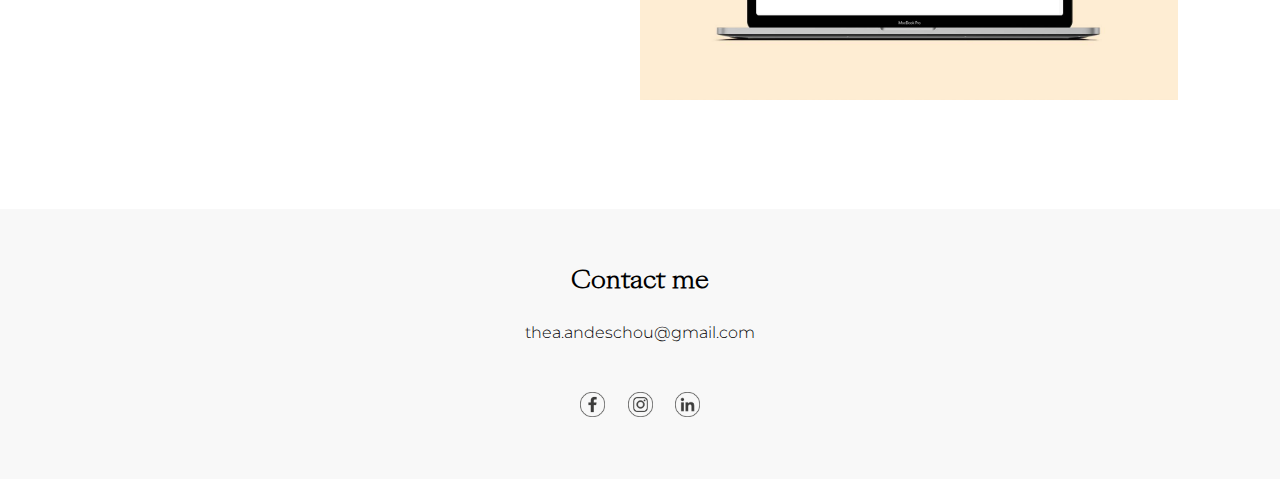
==== commit 450dad7e: "project start" ====
--- a/index.html
+++ b/index.html
@@ -135,6 +135,9 @@
     <section id="project-overview">
 
         <div class="project-overview1">
+
+            <h1>My work</h1>
+            
             <div class="freund-overview">
                 <div class="freund-ov-pic">
                     <a href="freund.html">
--- a/css/style.css
+++ b/css/style.css
@@ -484,6 +484,11 @@
   height: auto;
 }
 
+.project-overview1 h1 {
+  text-align: center;
+  padding-bottom: 6vh;
+}
+
 .project-overview1, .project-overview2 {
   width: auto;
   height: auto;
@@ -633,9 +638,8 @@
 
 
 
-/* ABOUT PAGE */
-    /* ABOUT HERO SECTION */
-    #about-hero {
+    /* SUB PAGE HERO SECTION */
+    #sub-hero {
       height: 60vh;
       width: 100%;
       margin-top: 5%;
@@ -654,7 +658,20 @@
       transition: .25s ease-in;
     }
 
-    .about-hero-textbox {
+    .work-hero-pic {
+      background-image: url(/img/pics/glancing.png);
+      background-size: 55%;
+      background-repeat: no-repeat;
+      background-position: right center;
+      position: absolute;
+      height: 60vh;
+      width: 100%;
+      display: flex;
+      float: right;
+      transition: .25s ease-in;
+    }
+
+    .sub-hero-textbox {
       height: 60vh;
       width: 100%;
       display: flex;
@@ -665,61 +682,61 @@
       z-index: 1;
     }
 
-    .about-hero-text {
+    .sub-hero-text {
       position: absolute;
       top: 50%;
       transform: translateY(-25%);
       width: 100%;
     }
 
-    .about-hero-textbox h1 {
+    .sub-hero-textbox h1 {
       font-family: sangbleulight;
       font-size: clamp(1.5rem, 3.5vw, 3rem); 
       margin-left: 8%;
     }
 
     @media only screen and (max-width: 1100px) {
-      #about-hero, .about-hero-pic, .about-hero-textbox {
+      #sub-hero, .about-hero-pic, .work-hero-pic, .sub-hero-textbox {
         height: 50vh;
       }
 
-      #about-hero {
+      #sub-hero {
         margin-top: 2%;
       }
     }
 
     @media only screen and (max-width: 1000px) {
-      .about-hero-textbox h1 {
+      .sub-hero-textbox h1 {
         margin-left: 12%;
       }
     }
 
     @media only screen and (max-width: 850px) {
-      #about-hero, .about-hero-pic, .about-hero-textbox {
+      #sub-hero, .about-hero-pic, .work-hero-pic, .sub-hero-textbox {
         height: 40vh;
       }
     }
 
     @media only screen and (max-width: 570px) {
-      #about-hero, .about-hero-pic, .about-hero-textbox {
+      #sub-hero, .about-hero-pic, .work-hero-pic, .sub-hero-textbox {
         height: 30vh;
       }
     }
 
     @media only screen and (max-width: 400px) {
-      #about-hero, .about-hero-pic, .about-hero-textbox {
+      #sub-hero, .about-hero-pic, .work-hero-pic, .sub-hero-textbox {
         height: 20vh;
       }
 
-      #about-hero {
+      #sub-hero {
         margin-top: 15%;
       }
     }
-    /* ABOUT HERO SECTION */
-
-
-
-
+    /* SUB PAGE HERO SECTION */
+
+
+
+/* ABOUT PAGE */
     /* ABOUT SECTION */
     #about {
       height: auto;
@@ -866,6 +883,103 @@
 
 
 
+/* WORK PAGE */
+#project1 {
+  width: 70%;
+  height: 200vh;
+  margin: 100px auto 0 auto;
+}
+
+.title {
+  height: 10vh;
+  display: flex;
+  justify-content: center;
+  align-items: center;
+  margin-bottom: 50px;
+}
+
+.project-section {
+  width: 50%;
+  margin: 0 auto 0 auto;
+  overflow: hidden;
+  position: relative;
+  float: left;
+}
+
+.slider__container {
+  width: 500px;
+  margin: auto;
+  /*margin-top: 5rem;*/
+  overflow-x: hidden;
+  position: relative;
+}
+
+.slider__container img {
+  height: 800px;
+}
+
+.slider__container__sliders {
+    background: pink;
+    display: flex;
+    /*position: relative;*/
+    margin: 0;
+    padding: 0;
+  }
+
+  .leftBtn {
+    position: absolute;
+    top:50%;
+    left:0;
+    margin-left: 10px;
+    z-index: 100;
+  }
+
+.leftBtn::after {
+  font-family: 'Font Awesome 5 Free';
+  font-weight: 900;
+  content: '\f137';
+  font-size: 2rem;
+  color: white;
+  opacity: 0.5;
+  cursor: pointer;
+}
+
+.rightBtn {
+  position: absolute;
+  top:50%;
+  right:0;
+  margin-right: 10px;
+  z-index: 100;
+  }
+
+.rightBtn::after {
+  font-family: 'Font Awesome 5 Free';
+  font-weight: 900;
+  content: '\f138';
+  font-size: 2rem;
+  color: white;
+  opacity: 0.5;
+  cursor: pointer;
+}
+
+.project1-text {
+  width: 50%;
+  float: left;
+  margin-top: 180px;
+}
+
+.project1-text p {
+  width: 50%;
+  margin: 30px auto;
+  justify-content: center;
+  align-items: center;
+}
+
+.project1-text h2 {
+  width: 50%;
+  margin: auto;
+}
+/* WORK PAGE */
 
 
 
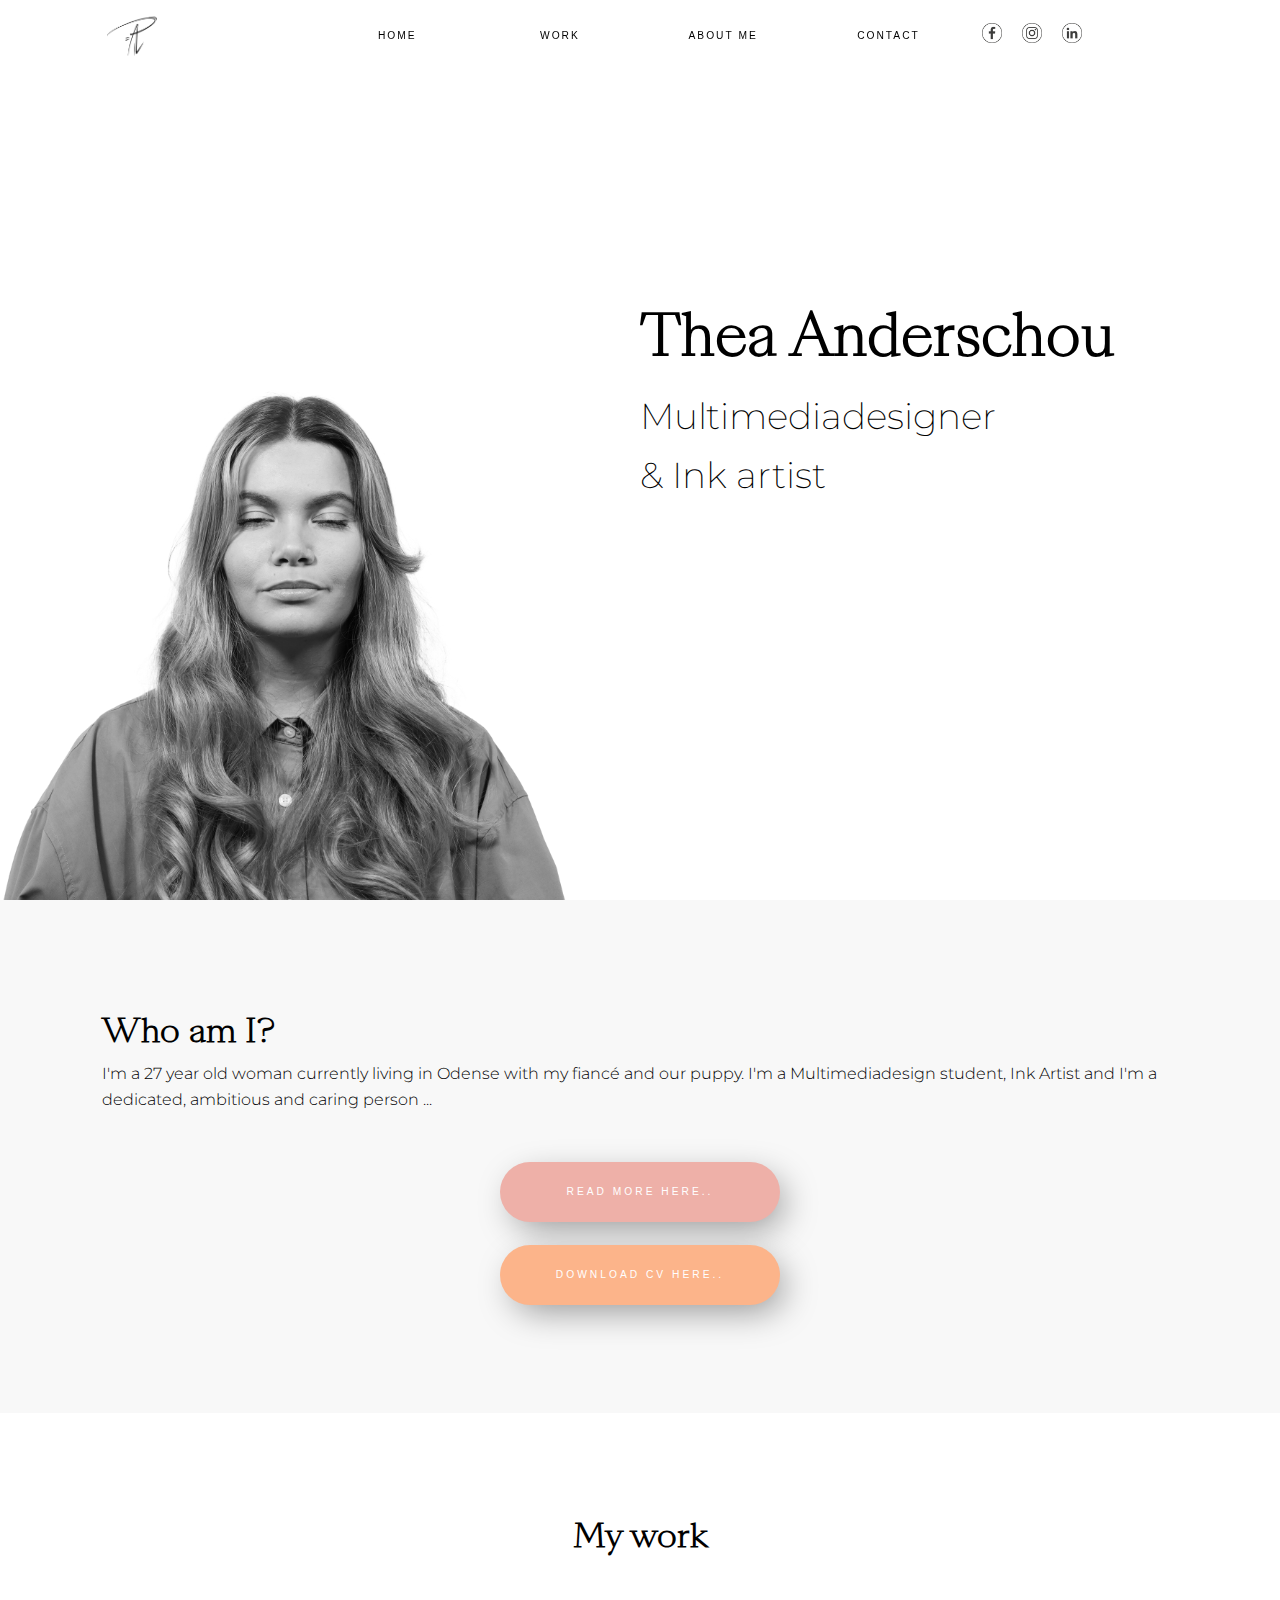
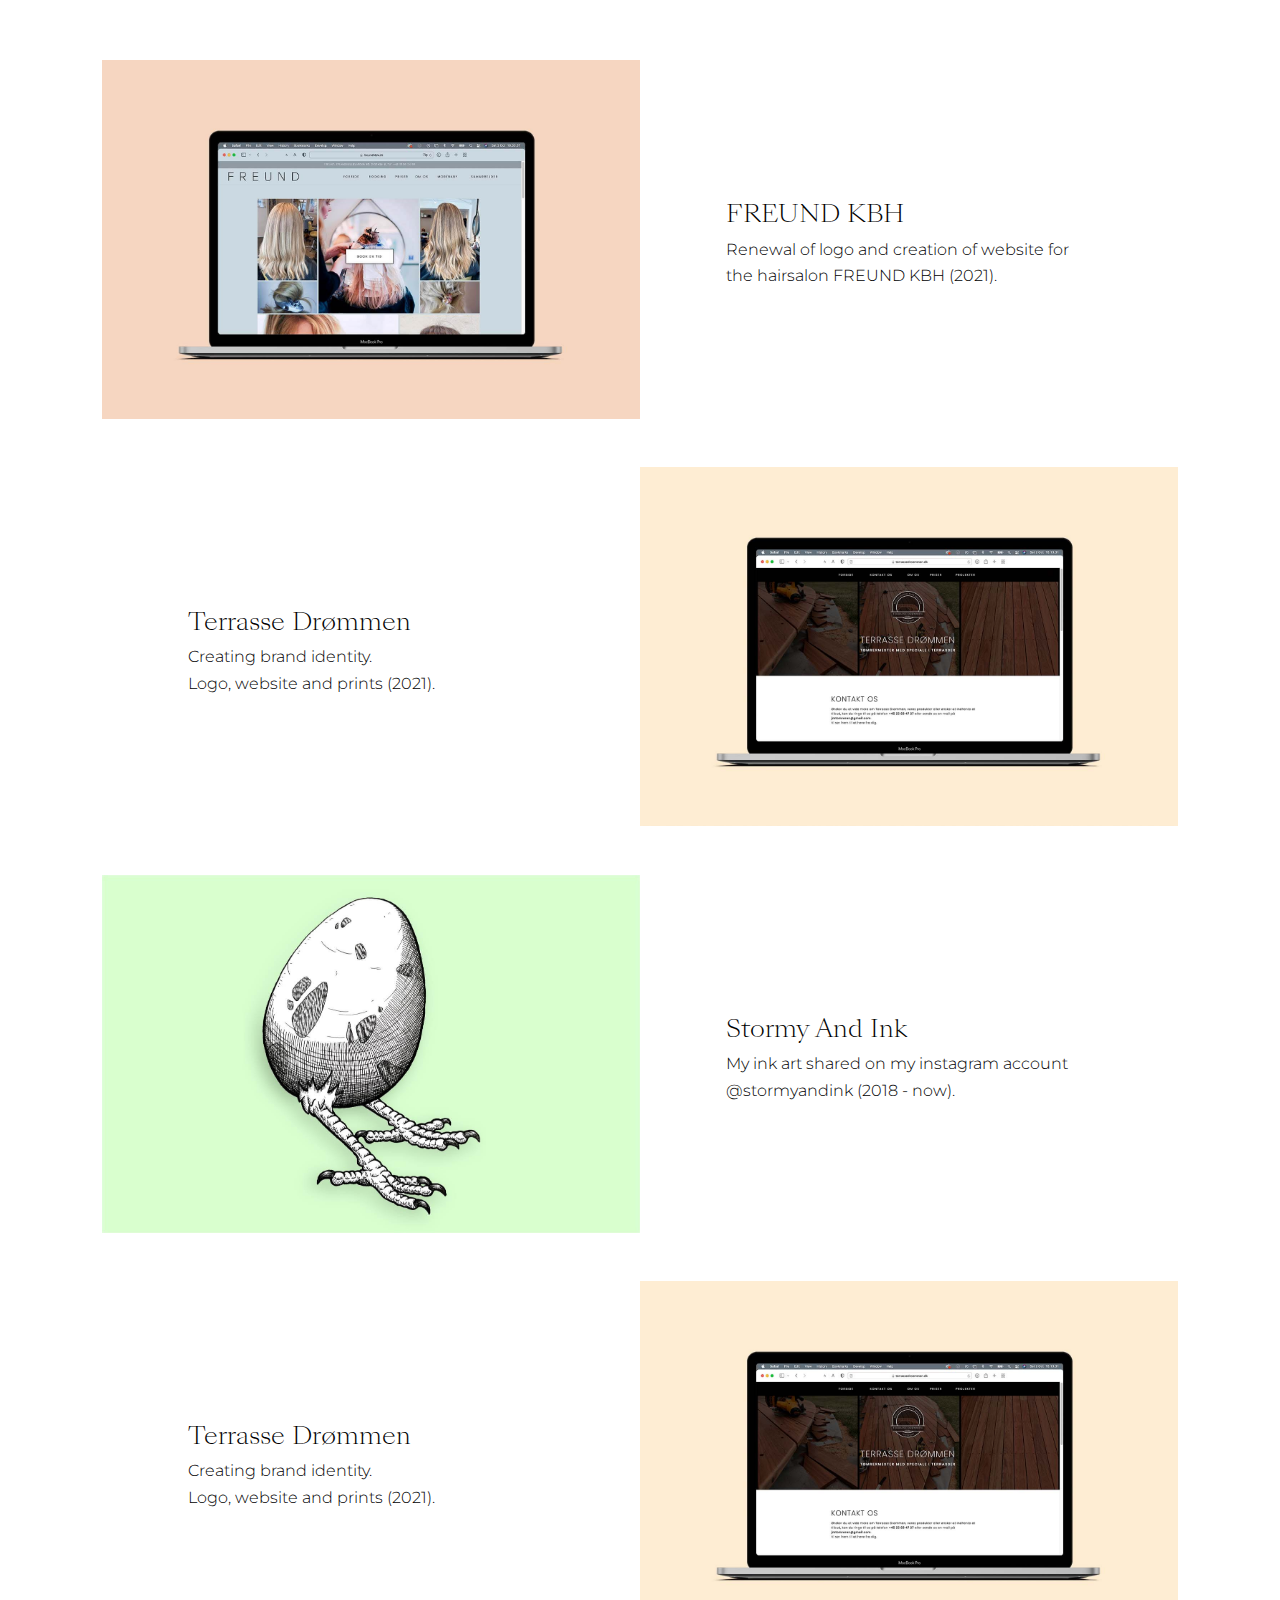
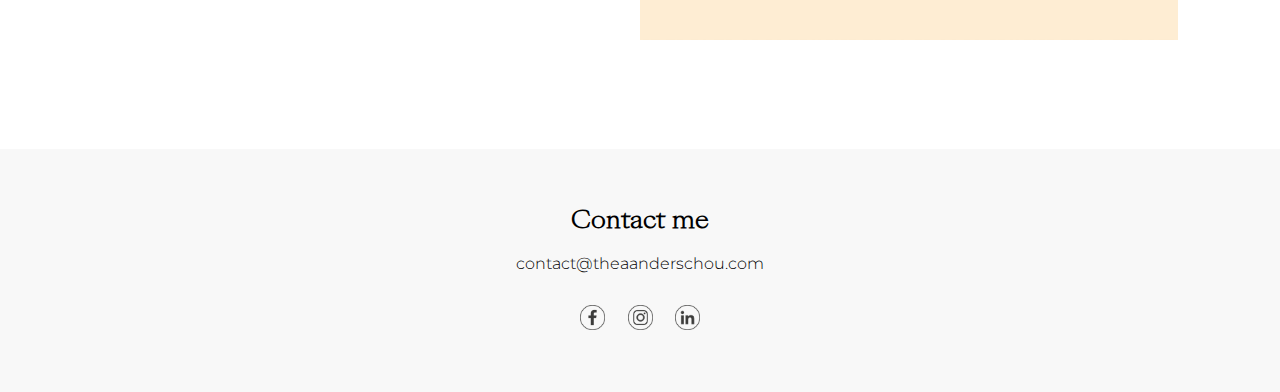
==== commit c52eaa91: "lh" ====
--- a/index.html
+++ b/index.html
@@ -220,7 +220,7 @@
             </h1>
 
             <p>
-                thea.andeschou@gmail.com
+                contact@theaanderschou.com
             </p>
         </div>
 
--- a/css/style.css
+++ b/css/style.css
@@ -489,10 +489,16 @@
   padding-bottom: 6vh;
 }
 
-.project-overview1, .project-overview2 {
+.project-overview1 {
   width: auto;
   height: auto;
-  margin: 100px 8%;
+  margin: 100px 8% 0 8%;
+}
+
+.project-overview2 {
+  width: auto;
+  height: auto;
+  margin: 0 8% 100px 8%;
 }
 
 .proj-pics {
@@ -508,13 +514,13 @@
 }
 
 .freund-ov-pic {
-  width: 60%;
+  width: 50%;
   height: auto;
   float: left;
 }
 
 .freund-ov-text {
-  width: 40%;
+  width: 50%;
   height: auto;
   float: right;
   margin: auto;
@@ -528,13 +534,13 @@
 }
 
 .td-ov-pic {
-  width: 60%;
+  width: 50%;
   height: auto;
   float: right;
 }
 
 .td-ov-text {
-  width: 40%;
+  width: 50%;
   height: auto;
   float: right;
   margin: auto;
@@ -548,13 +554,13 @@
 }
 
 .stormy-ov-pic {
-  width: 60%;
+  width: 50%;
   height: auto;
   float: left;
 }
 
 .stormy-ov-text {
-  width: 40%;
+  width: 50%;
   height: auto;
   float: right;
   margin: auto;
@@ -615,12 +621,12 @@
 
 .footer-text p {
   text-align: center;
-  padding: 2vh 0 0vh 0;
+  padding: 1vh 0 0vh 0;
 }
 
 .footer-some {
   text-align: center;
-  margin: 2vh 10px 6vh 10px;
+  margin: 0vh 10px 6vh 10px;
 }
 
 .footer-some-links img {
@@ -659,8 +665,21 @@
     }
 
     .work-hero-pic {
-      background-image: url(/img/pics/glancing.png);
+      background-image: url(/img/drawings/god.png);
       background-size: 55%;
+      background-repeat: no-repeat;
+      background-position: right center;
+      position: absolute;
+      height: 60vh;
+      width: 100%;
+      display: flex;
+      float: right;
+      transition: .25s ease-in;
+    }
+
+    .contact-hero-pic {
+      background-image: url(/img/drawings/gun.png);
+      background-size: 40%;
       background-repeat: no-repeat;
       background-position: right center;
       position: absolute;
@@ -696,7 +715,7 @@
     }
 
     @media only screen and (max-width: 1100px) {
-      #sub-hero, .about-hero-pic, .work-hero-pic, .sub-hero-textbox {
+      #sub-hero, .about-hero-pic, .work-hero-pic, .contact-hero-pic, .sub-hero-textbox {
         height: 50vh;
       }
 
@@ -712,19 +731,19 @@
     }
 
     @media only screen and (max-width: 850px) {
-      #sub-hero, .about-hero-pic, .work-hero-pic, .sub-hero-textbox {
+      #sub-hero, .about-hero-pic, .work-hero-pic, .contact-hero-pic, .sub-hero-textbox {
         height: 40vh;
       }
     }
 
     @media only screen and (max-width: 570px) {
-      #sub-hero, .about-hero-pic, .work-hero-pic, .sub-hero-textbox {
+      #sub-hero, .about-hero-pic, .work-hero-pic, .contact-hero-pic, .sub-hero-textbox {
         height: 30vh;
       }
     }
 
     @media only screen and (max-width: 400px) {
-      #sub-hero, .about-hero-pic, .work-hero-pic, .sub-hero-textbox {
+      #sub-hero, .about-hero-pic, .work-hero-pic, .contact-hero-pic, .sub-hero-textbox {
         height: 20vh;
       }
 
@@ -884,14 +903,68 @@
 
 
 /* WORK PAGE */
+
+/* PROJECT NAV */
+.proj-nav {
+  display: block;
+  justify-content: space-around;
+  align-items: center;
+  width: 100%;
+  height: 8vh;
+  margin: 0;
+  z-index: 6;
+  position: relative;
+  background-color: rgb(248, 248, 248);
+  font-size: 8px;
+}
+
+.proj-navlinks {
+  width: 100%;
+  height: 8vh;
+  display: table;
+  overflow-x: hidden;
+  text-align: center;
+  position: absolute;
+  margin: 0 auto;
+  padding: 0 60px;
+}
+
+.proj-navlinks li {
+  display: table-cell;
+  vertical-align: middle;
+  text-align: center;
+  text-transform: uppercase;
+  letter-spacing: 2px;
+  width: 24%;
+  z-index: 0;
+  padding: 0 10px;
+}
+
+.proj-navlinks li a {
+  width: 100%;
+  height: 100%;
+  overflow-x: hidden;
+}
+
+.proj-navlinks li:hover {
+  font-weight: 600;
+}
+/* PROJECT NAV */
+
+
+
+
+/* PROJECT PAGES */
 #project1 {
-  width: 70%;
-  height: 200vh;
-  margin: 100px auto 0 auto;
+  width: 100%;
+  height: auto;
+  padding: 12vh 8% 12vh 8%;
+  background-color: teal;
+  position: relative;
 }
 
 .title {
-  height: 10vh;
+  height: auto;
   display: flex;
   justify-content: center;
   align-items: center;
@@ -900,8 +973,8 @@
 
 .project-section {
   width: 50%;
-  margin: 0 auto 0 auto;
-  overflow: hidden;
+  height: auto;
+  margin: 0 auto;
   position: relative;
   float: left;
 }
@@ -928,8 +1001,8 @@
 
   .leftBtn {
     position: absolute;
-    top:50%;
-    left:0;
+    top: 50%;
+    left: 0;
     margin-left: 10px;
     z-index: 100;
   }
@@ -979,6 +1052,8 @@
   width: 50%;
   margin: auto;
 }
+/* PROJECT PAGES */
+
 /* WORK PAGE */
 
 
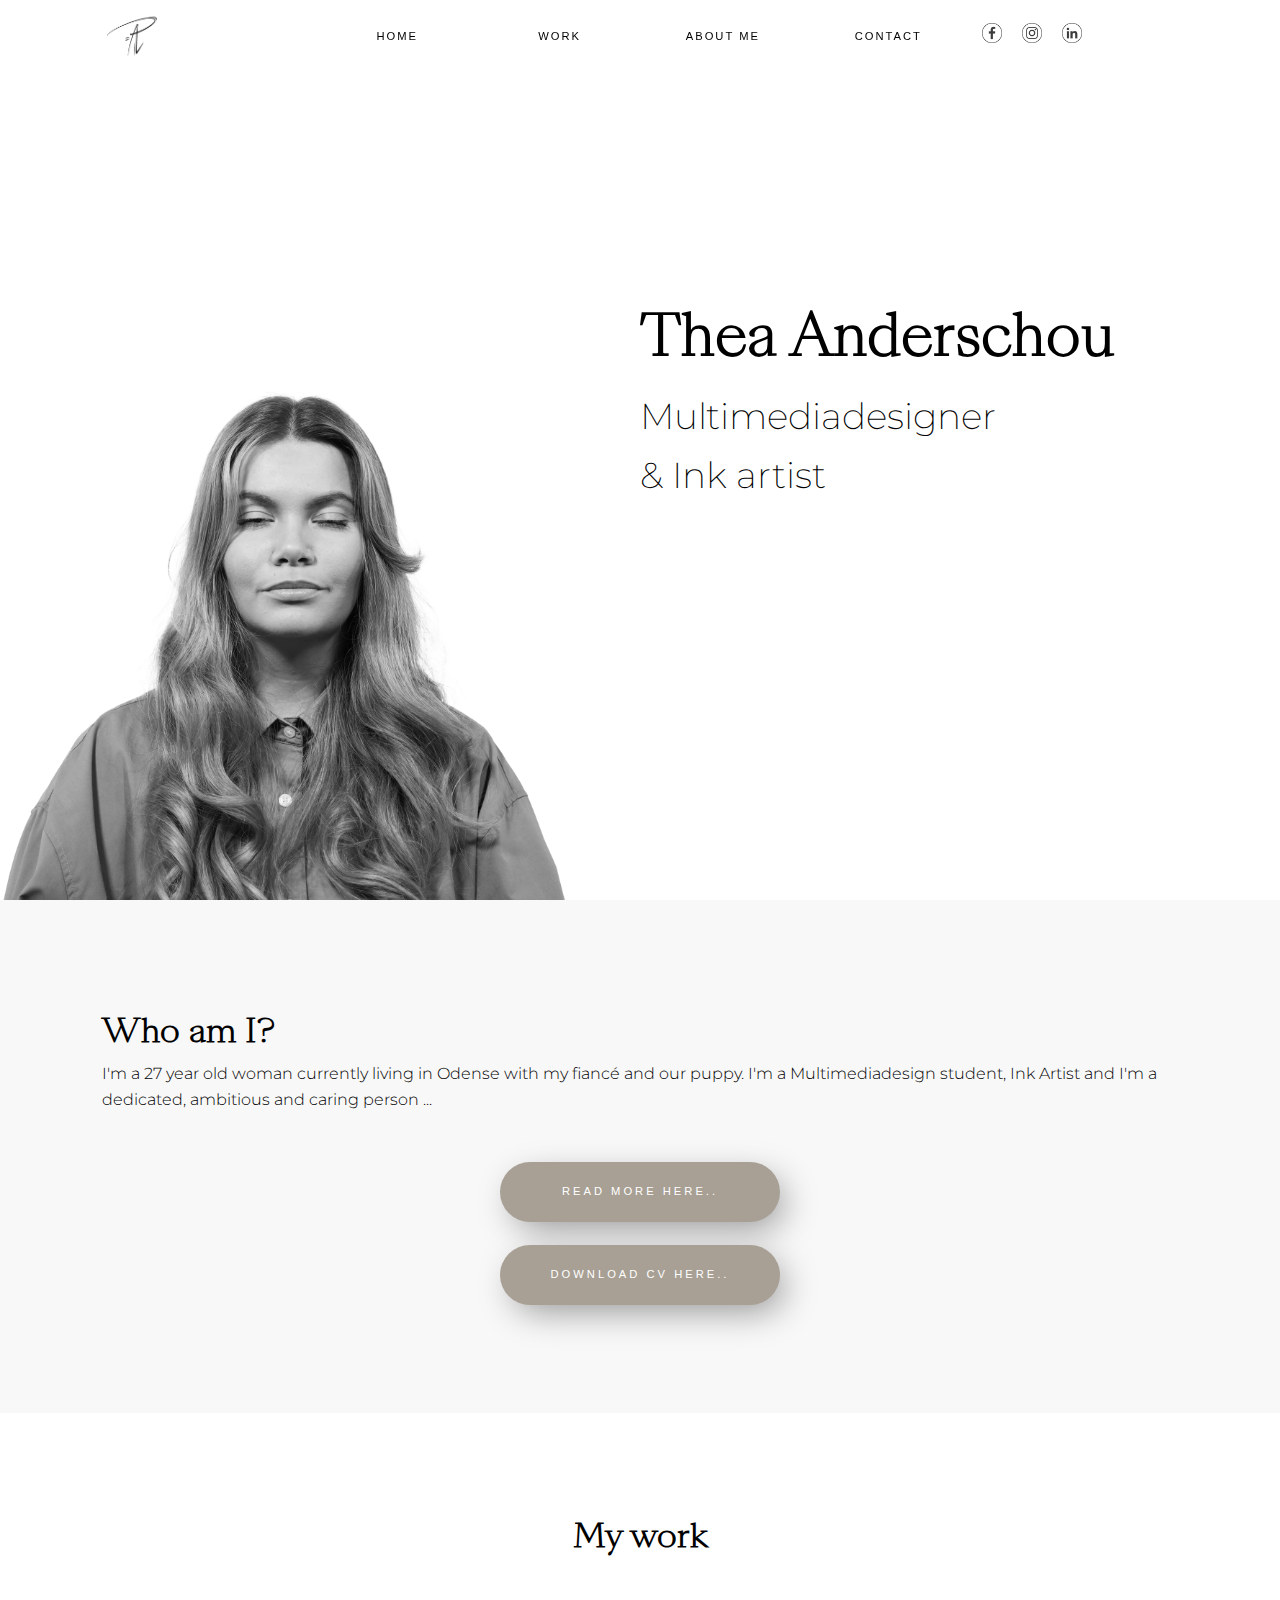
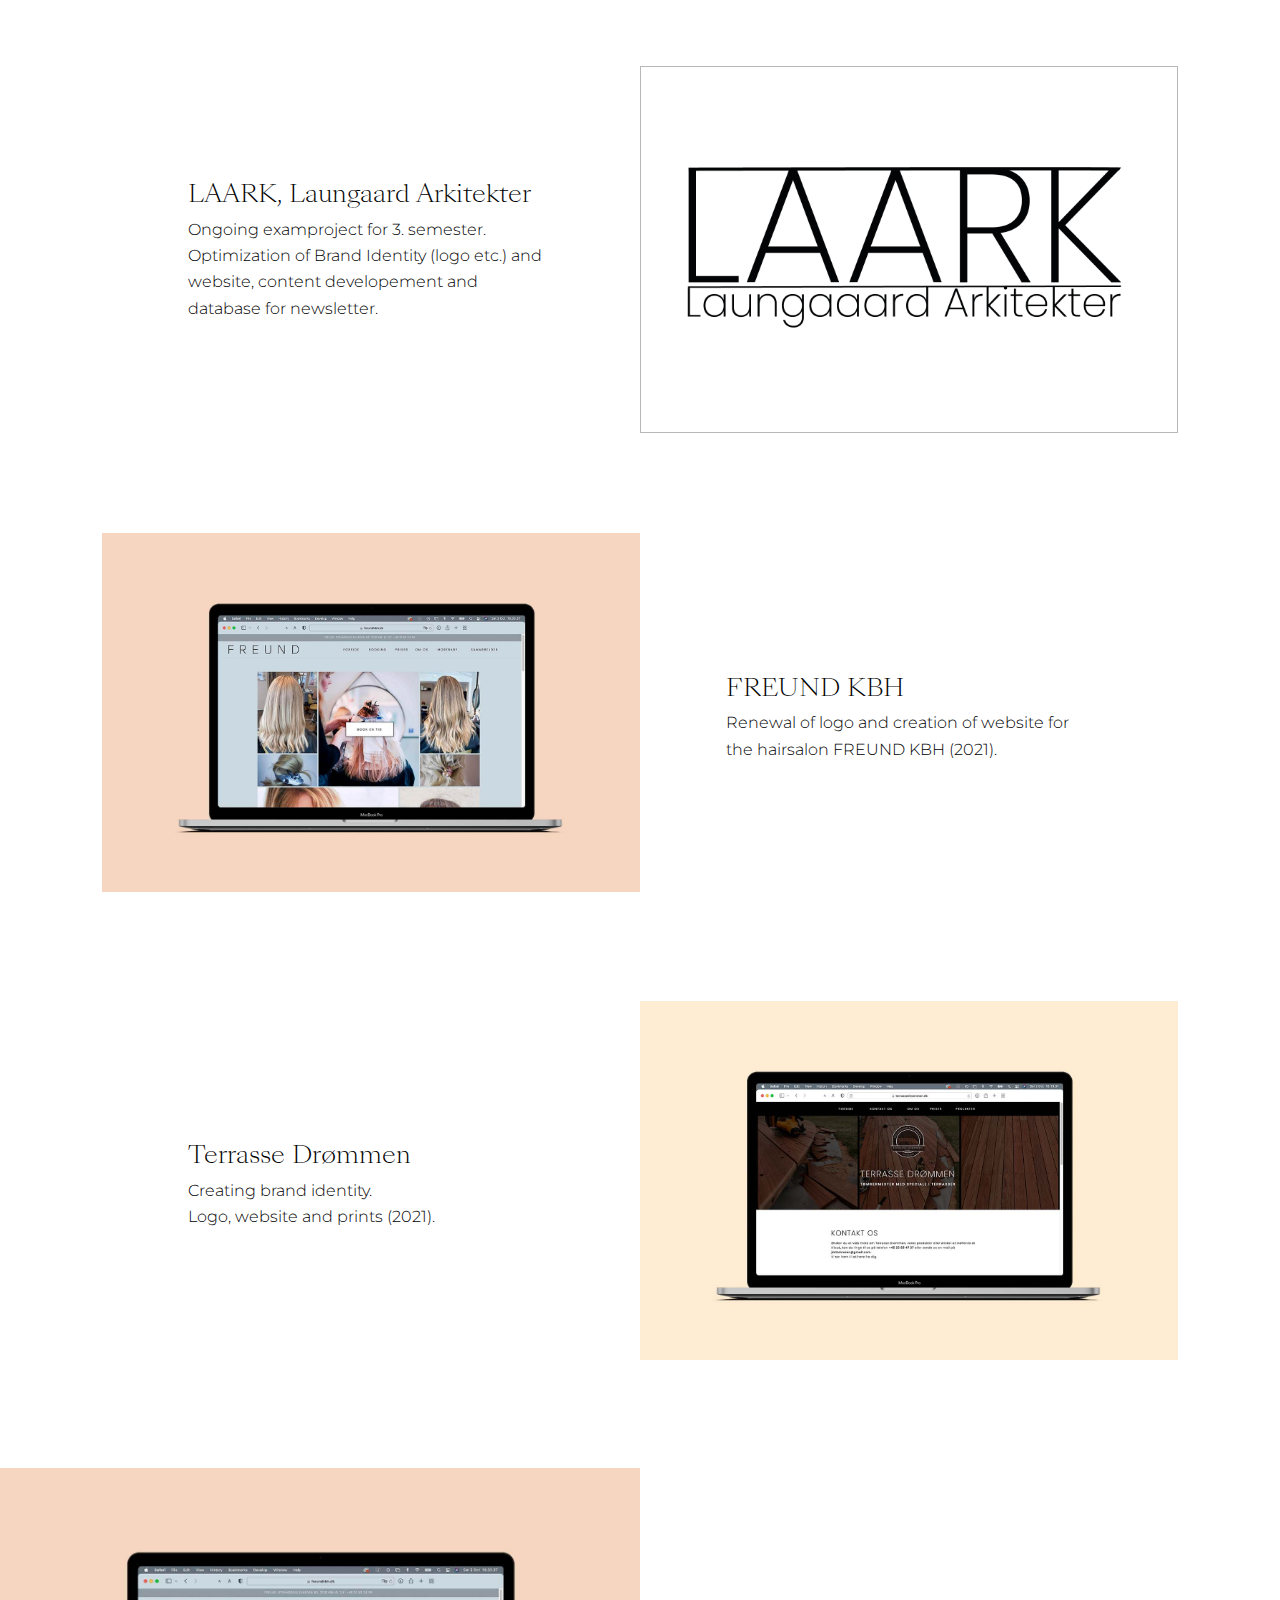
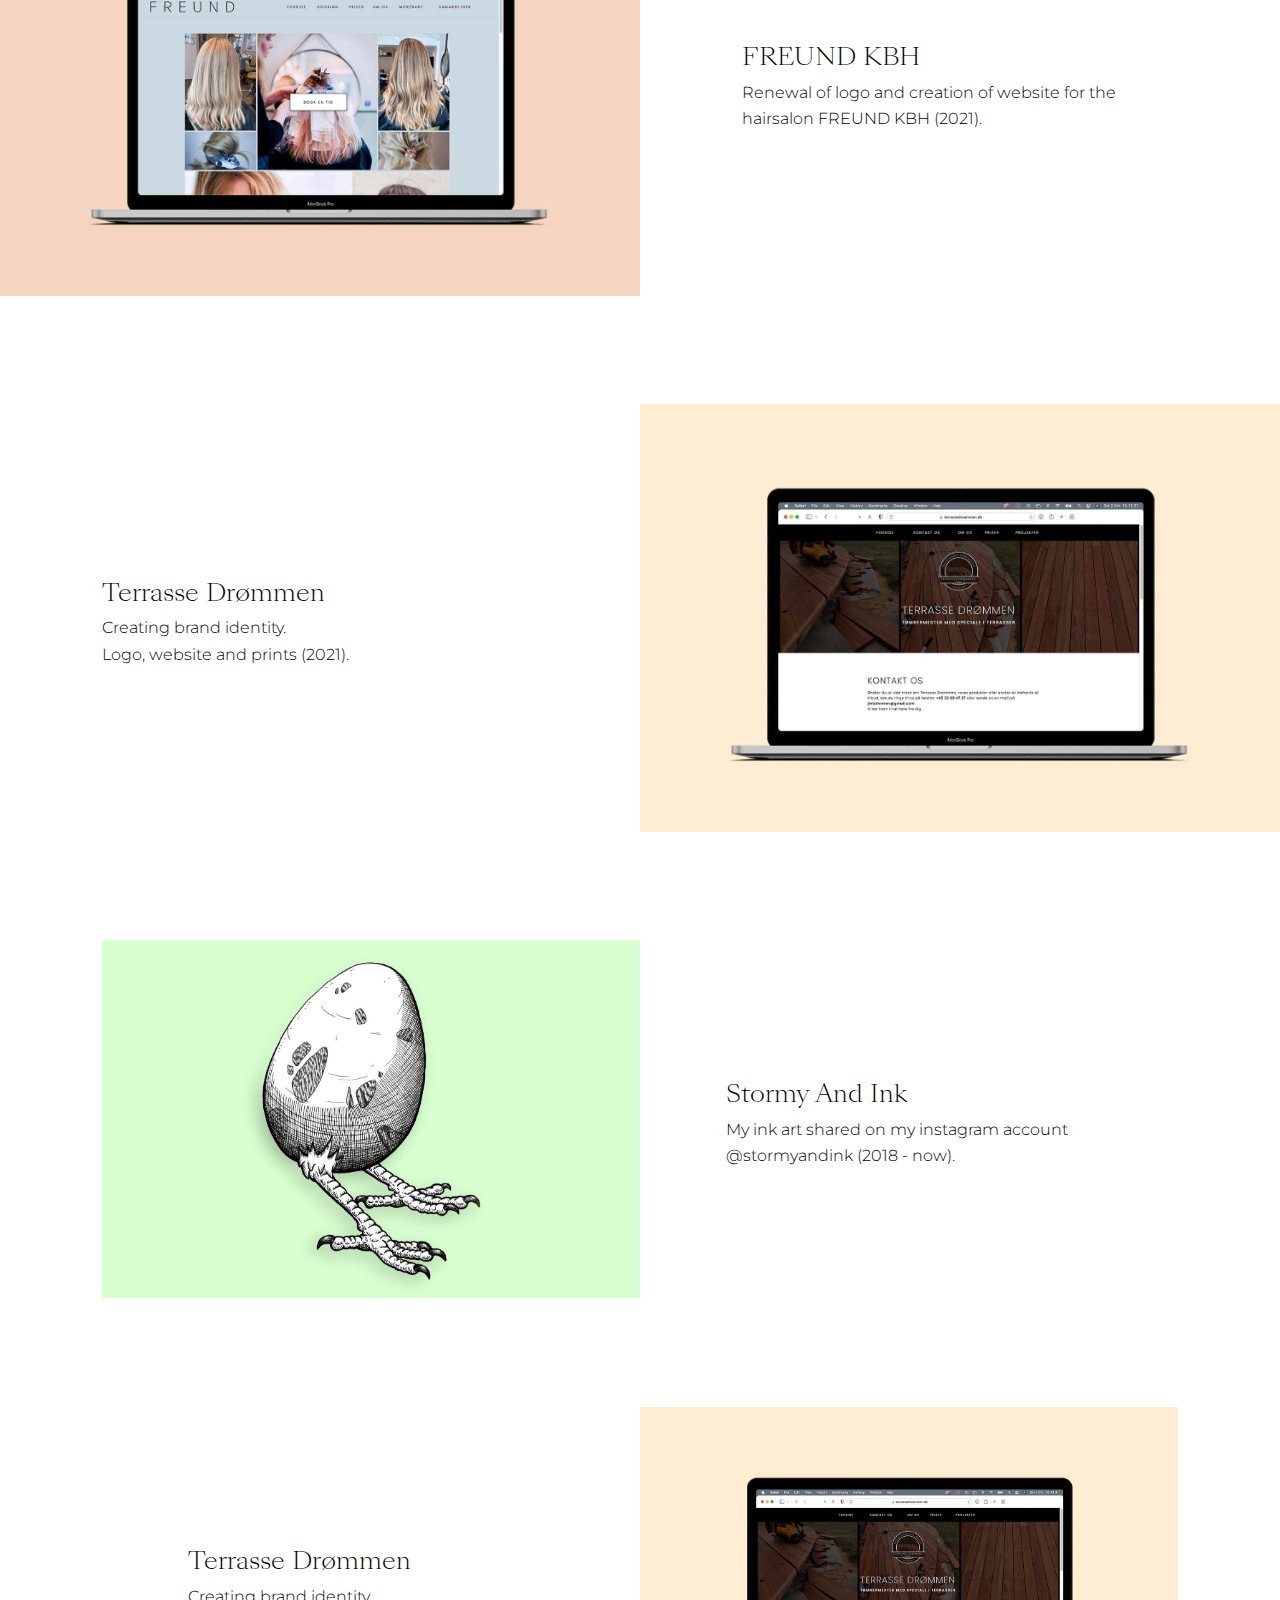
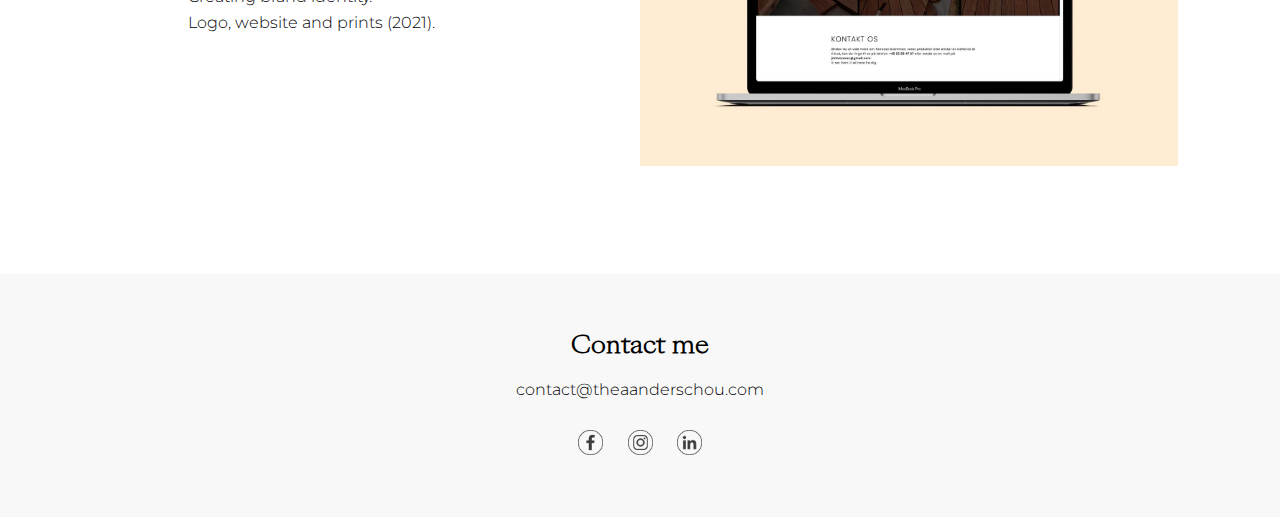
==== commit 27e16bb0: "laark added" ====
--- a/index.html
+++ b/index.html
@@ -134,10 +134,74 @@
     <!-- PROJECT OVERVIEW SECTION -->
     <section id="project-overview">
 
-        <div class="project-overview1">
+        <div class="project-overview0">
 
             <h1>My work</h1>
             
+<!--            <div class="freund-overview">
+                <div class="freund-ov-pic">
+                    <a href="freund.html">
+                        <img class="proj-pics" src="/img/mockups/freund-mock.jpg" alt="">            
+                    </a>
+                </div>
+
+                <div class="freund-ov-text">
+                    <a href="freund.html">
+                        <h2 class="proj-h2">FREUND KBH</h2>
+                        <p class="proj-p">Renewal of logo and creation of website for the hairsalon FREUND KBH (2021). </p>    
+                    </a>
+                </div>
+            </div>-->
+
+            <div class="laark-overview">
+                <div class="laark-ov-text">
+                    <a href="laark.html">
+                        <h2 class="proj-h2">LAARK, Laungaard Arkitekter</h2>
+                        <p class="proj-p">Ongoing examproject for 3. semester.<br>Optimization of Brand Identity (logo etc.) and website, content developement and database for newsletter.</p>    
+                    </a>
+                </div>
+
+                <div class="laark-ov-pic">
+                    <a href="laark.html">
+                        <img class="proj-pics" src="/img/mockups/laarklogo.png" alt="">            
+                    </a>
+                </div>
+            </div>
+        </div>
+
+        <div class="project-overview1">
+            
+            <div class="freund-overview">
+                <div class="freund-ov-pic">
+                    <a href="freund.html">
+                        <img class="proj-pics" src="/img/mockups/freund-mock.jpg" alt="">            
+                    </a>
+                </div>
+
+                <div class="freund-ov-text">
+                    <a href="freund.html">
+                        <h2 class="proj-h2">FREUND KBH</h2>
+                        <p class="proj-p">Renewal of logo and creation of website for the hairsalon FREUND KBH (2021). </p>    
+                    </a>
+                </div>
+            </div>
+
+            <div class="td-overview">
+                <div class="td-ov-text">
+                    <a href="td.html">
+                        <h2 class="proj-h2">Terrasse Drømmen</h2>
+                        <p class="proj-p">Creating brand identity.<br>Logo, website and prints (2021). </p>    
+                    </a>
+                </div>
+
+                <div class="td-ov-pic">
+                    <a href="td.html">
+                        <img class="proj-pics" src="/img/mockups/td-mock.jpg" alt="">            
+                    </a>
+                </div>
+            </div>
+        </div>
+
             <div class="freund-overview">
                 <div class="freund-ov-pic">
                     <a href="freund.html">
@@ -220,7 +284,9 @@
             </h1>
 
             <p>
-                contact@theaanderschou.com
+                <a href="contact.html">
+                    contact@theaanderschou.com
+                </a>
             </p>
         </div>
 
--- a/css/style.css
+++ b/css/style.css
@@ -39,7 +39,7 @@
     text-decoration: none;
     color: black;
     cursor: pointer;
-    font-size: clamp(.5rem, .8vw, 1rem); 
+    font-size: clamp(.7rem, .8vw, 1rem); 
 }
 
 h1 {
@@ -417,20 +417,12 @@
   float: left;
 }
 
-.quick-about-btn {
-  background-color: #eeb0a8;
-}
-
-.download-btn {
-  background-color: #fcb48a;
-}
-
-.quick-about-btn:hover {
-  background-color: #c5918a;
-}
-
-.download-btn:hover {
-  background-color: #c58c6b;
+.quick-about-btn, .download-btn {
+  background-color: #a8a094;
+}
+
+.quick-about-btn:hover, .download-btn:hover {
+  background-color: #D0C6B8;
 }
 
 .quick-about-btn, .download-btn {
@@ -445,6 +437,8 @@
 }
 
 .quick-about-btn a, .download-btn a {
+  width: 100%;
+  height: 100%;
   text-transform: uppercase;
   color: #fff;
   letter-spacing: 3px;
@@ -484,15 +478,20 @@
   height: auto;
 }
 
-.project-overview1 h1 {
-  text-align: center;
-  padding-bottom: 6vh;
+.project-overview0 h1 {
+  text-align: center;
+}
+
+.project-overview0 {
+  width: auto;
+  height: auto;
+  margin: 100px 8% 0 8%;
 }
 
 .project-overview1 {
   width: auto;
   height: auto;
-  margin: 100px 8% 0 8%;
+  margin: 0 8% 0 8%;
 }
 
 .project-overview2 {
@@ -507,19 +506,20 @@
   object-fit: cover;
 }
 
-.freund-overview {
+.laark-overview {
   width: 100%;
   display: flex;
-  margin: 40px 0;
-}
-
-.freund-ov-pic {
-  width: 50%;
-  height: auto;
-  float: left;
-}
-
-.freund-ov-text {
+  margin: 100px 0;
+}
+
+.laark-ov-pic {
+  width: 50%;
+  height: auto;
+  float: right;
+  border: .1px solid rgb(184, 184, 184);
+}
+
+.laark-ov-text {
   width: 50%;
   height: auto;
   float: right;
@@ -527,19 +527,19 @@
   padding: 0 8%;
 }
 
-.td-overview {
+.freund-overview {
   width: 100%;
   display: flex;
-  margin: 40px 0;
-}
-
-.td-ov-pic {
-  width: 50%;
-  height: auto;
-  float: right;
-}
-
-.td-ov-text {
+  margin: 50px 0 100px 0;
+}
+
+.freund-ov-pic {
+  width: 50%;
+  height: auto;
+  float: left;
+}
+
+.freund-ov-text {
   width: 50%;
   height: auto;
   float: right;
@@ -547,19 +547,19 @@
   padding: 0 8%;
 }
 
-.stormy-overview {
+.td-overview {
   width: 100%;
   display: flex;
-  margin: 40px 0;
-}
-
-.stormy-ov-pic {
-  width: 50%;
-  height: auto;
-  float: left;
-}
-
-.stormy-ov-text {
+  margin: 100px 0;
+}
+
+.td-ov-pic {
+  width: 50%;
+  height: auto;
+  float: right;
+}
+
+.td-ov-text {
   width: 50%;
   height: auto;
   float: right;
@@ -567,6 +567,26 @@
   padding: 0 8%;
 }
 
+.stormy-overview {
+  width: 100%;
+  display: flex;
+  margin: 100px 0;
+}
+
+.stormy-ov-pic {
+  width: 50%;
+  height: auto;
+  float: left;
+}
+
+.stormy-ov-text {
+  width: 50%;
+  height: auto;
+  float: right;
+  margin: auto;
+  padding: 0 8%;
+}
+
 .proj-h2 {
   font-weight: 300;
 }
@@ -636,6 +656,15 @@
 
 .footer-some-links:hover img {
   opacity: 0.4;
+}
+
+footer a {
+  font-size: clamp(1rem, .8vw, 1.2rem); 
+}
+
+footer a:hover {
+  color: #cacaca;
+  font-weight: 400;
 }
 /* FOOTER*/
 
@@ -681,12 +710,12 @@
       background-image: url(/img/drawings/gun.png);
       background-size: 40%;
       background-repeat: no-repeat;
-      background-position: right center;
+      background-position: left center;
       position: absolute;
       height: 60vh;
       width: 100%;
       display: flex;
-      float: right;
+      float: left;
       transition: .25s ease-in;
     }
 
@@ -701,6 +730,18 @@
       z-index: 1;
     }
 
+    .contact-hero-textbox {
+      height: 60vh;
+      width: 38%;
+      display: flex;
+      float: right;
+      align-items: right;
+      position: absolute;
+      right: 0;
+      padding-right: 8%;
+      z-index: 1;
+    }
+
     .sub-hero-text {
       position: absolute;
       top: 50%;
@@ -708,14 +749,19 @@
       width: 100%;
     }
 
-    .sub-hero-textbox h1 {
+    .sub-hero-textbox h1, .contact-hero {
       font-family: sangbleulight;
       font-size: clamp(1.5rem, 3.5vw, 3rem); 
       margin-left: 8%;
     }
 
+    .force {
+      color: rgb(202, 202, 202);
+      font-size: clamp(.5rem, 2.5vw, 1rem);
+    }
+
     @media only screen and (max-width: 1100px) {
-      #sub-hero, .about-hero-pic, .work-hero-pic, .contact-hero-pic, .sub-hero-textbox {
+      #sub-hero, .about-hero-pic, .work-hero-pic, .contact-hero-pic, .sub-hero-textbox, .contact-hero-textbox {
         height: 50vh;
       }
 
@@ -731,19 +777,19 @@
     }
 
     @media only screen and (max-width: 850px) {
-      #sub-hero, .about-hero-pic, .work-hero-pic, .contact-hero-pic, .sub-hero-textbox {
+      #sub-hero, .about-hero-pic, .work-hero-pic, .contact-hero-pic, .sub-hero-textbox, .contact-hero-textbox {
         height: 40vh;
       }
     }
 
     @media only screen and (max-width: 570px) {
-      #sub-hero, .about-hero-pic, .work-hero-pic, .contact-hero-pic, .sub-hero-textbox {
+      #sub-hero, .about-hero-pic, .work-hero-pic, .contact-hero-pic, .sub-hero-textbox, .contact-hero-textbox {
         height: 30vh;
       }
     }
 
     @media only screen and (max-width: 400px) {
-      #sub-hero, .about-hero-pic, .work-hero-pic, .contact-hero-pic, .sub-hero-textbox {
+      #sub-hero, .about-hero-pic, .work-hero-pic, .contact-hero-pic, .sub-hero-textbox, .contact-hero-textbox {
         height: 20vh;
       }
 
@@ -902,7 +948,7 @@
 
 
 
-/* WORK PAGE */
+/* PROJECTS PAGES */
 
 /* PROJECT NAV */
 .proj-nav {
@@ -954,107 +1000,223 @@
 
 
 
+/* PROJECTS PAGES */
+#projects {
+  width: 100%;
+  height: auto;
+  padding: 12vh 8% 12vh 8%;
+}
+
+.project-header {
+  padding-bottom: 12vh;
+  text-align: center;
+}
+
+.project-hero {
+  text-align: center;
+}
+
+.project-hero img {
+  width: 100%;
+}
+
+.project-btn{
+  width: 230px;
+  height: 60px;
+  text-align: center;
+  margin: 6vh auto 6vh auto;
+  border-radius: 45px;
+  box-shadow: 8px 11px 35px -5px rgba(0,0,0,0.4);
+  -webkit-box-shadow: 8px 11px 35px -5px rgba(0,0,0,0.4);
+  -moz-box-shadow: 8px 11px 35px -5px rgba(0,0,0,0.4);  
+  background-color: #a8a094;
+}
+
+.project-btn a {
+  width: 100%;
+  height: 100%;
+  text-transform: uppercase;
+  color: #fff;
+  letter-spacing: 3px;
+  position: relative;
+  font-weight: 400;
+  top: 25%;
+}
+
+.project-btn:hover {
+  background-color: #D0C6B8;
+}
+
+.projects {
+  width: 100%;
+  height: auto;
+  display: flex;
+  padding: 6vh 0 6vh 0;
+}
+
+.project-description {
+  width: 50%;
+  height: auto;
+  float: left;
+}
+
+.project-pic {
+  width: 50%;
+  height: auto;
+  float: right;
+}
+
+.project-pic img {
+  width: 80%;
+  float: right;
+}
+
+
+/*
+.projects {
+  width: 100%;
+  margin: 40px 0;
+}
+
+.project-description {
+  width: 50%;
+  height: auto;
+  float: left;
+}
+
+.project-pic {
+  width: 50%;
+  height: auto;
+  float: right;
+  margin: auto;
+  padding: 0 8%;
+}
+
 /* PROJECT PAGES */
-#project1 {
-  width: 100%;
-  height: auto;
+
+
+
+
+
+
+
+/* CONTACT FORM */
+#contact {
+  height: 120vh;
+  width: 100%;
   padding: 12vh 8% 12vh 8%;
-  background-color: teal;
   position: relative;
-}
-
-.title {
-  height: auto;
-  display: flex;
-  justify-content: center;
-  align-items: center;
-  margin-bottom: 50px;
-}
-
-.project-section {
-  width: 50%;
-  height: auto;
-  margin: 0 auto;
+  box-sizing: border-box;
+  background-color: rgb(248, 248, 248);
+}
+
+.header h1 {
+  display: block;
+  width: fit-content;
+  position: relative;
+}
+
+.header {
+  margin-bottom: 20px;
+}
+
+form {
+  width: 100%;
+  position: absolute;
+  left: 50%;
+  top: 50%;
+  transform: translate(-50%, -50%);
+  box-sizing: border-box;
+  padding: 0 50px;
+}
+
+.header p {
+  margin-bottom: 5vh;
+}
+
+.half-col {
+  width: 50%;
+  height: 100%;
   position: relative;
   float: left;
-}
-
-.slider__container {
-  width: 500px;
-  margin: auto;
-  /*margin-top: 5rem;*/
-  overflow-x: hidden;
-  position: relative;
-}
-
-.slider__container img {
-  height: 800px;
-}
-
-.slider__container__sliders {
-    background: pink;
-    display: flex;
-    /*position: relative;*/
-    margin: 0;
-    padding: 0;
-  }
-
-  .leftBtn {
+  overflow: hidden;
+}
+
+.half-col img {
+  height: 70%;
+  position: absolute;
+  left: 60%;
+  top: 50%;
+  transform: translate(-50%, -50%);
+}
+
+form input,
+form textarea {
+  border-radius: 10px;
+  border: .1px solid rgb(184, 184, 184);
+  box-sizing: border-box;
+  width: 100%;
+}
+
+form input {
+  height: 30px;
+  margin-bottom: 5px;
+  padding-left: 10px;
+  font-size: clamp(1rem, .8vw, 1rem); 
+}
+
+form textarea {
+  height: 150px;
+  padding: 10px;
+  font-size: clamp(1rem, .8vw, 1rem); 
+}
+
+form button {
+  width: 230px;
+  height: 60px;
+  text-align: center;
+  border-radius: 45px;
+  border: 0;
+  box-shadow: 8px 11px 35px -5px rgba(0,0,0,0.4);
+  -webkit-box-shadow: 8px 11px 35px -5px rgba(0,0,0,0.4);
+  -moz-box-shadow: 8px 11px 35px -5px rgba(0,0,0,0.4);  
+  background-color: #D0C6B8;
+  text-transform: uppercase;
+  color: #fff;
+  letter-spacing: 3px;
+  font-weight: 400;
+}
+
+.form-btn {
+  text-align: center;
+  margin: 6vh 0;
+}
+
+button:hover {
+  background-color: #a8a094;
+}
+
+@media only screen and (max-width: 1100px) {
+  #contact {
+    height: 200vh;
+  }
+
+  .half-col {
+    width: 100%;
+    height: 50%;
+  }
+
+  .half-col img {
+    height: 100%;
     position: absolute;
+    left: 50%;
     top: 50%;
-    left: 0;
-    margin-left: 10px;
-    z-index: 100;
-  }
-
-.leftBtn::after {
-  font-family: 'Font Awesome 5 Free';
-  font-weight: 900;
-  content: '\f137';
-  font-size: 2rem;
-  color: white;
-  opacity: 0.5;
-  cursor: pointer;
-}
-
-.rightBtn {
-  position: absolute;
-  top:50%;
-  right:0;
-  margin-right: 10px;
-  z-index: 100;
-  }
-
-.rightBtn::after {
-  font-family: 'Font Awesome 5 Free';
-  font-weight: 900;
-  content: '\f138';
-  font-size: 2rem;
-  color: white;
-  opacity: 0.5;
-  cursor: pointer;
-}
-
-.project1-text {
-  width: 50%;
-  float: left;
-  margin-top: 180px;
-}
-
-.project1-text p {
-  width: 50%;
-  margin: 30px auto;
-  justify-content: center;
-  align-items: center;
-}
-
-.project1-text h2 {
-  width: 50%;
-  margin: auto;
-}
-/* PROJECT PAGES */
-
-/* WORK PAGE */
+    transform: translate(-50%, -50%);
+    padding-top: 12vh;
+  }
+}
+/* CONTACT FORM */
+
 
 
 
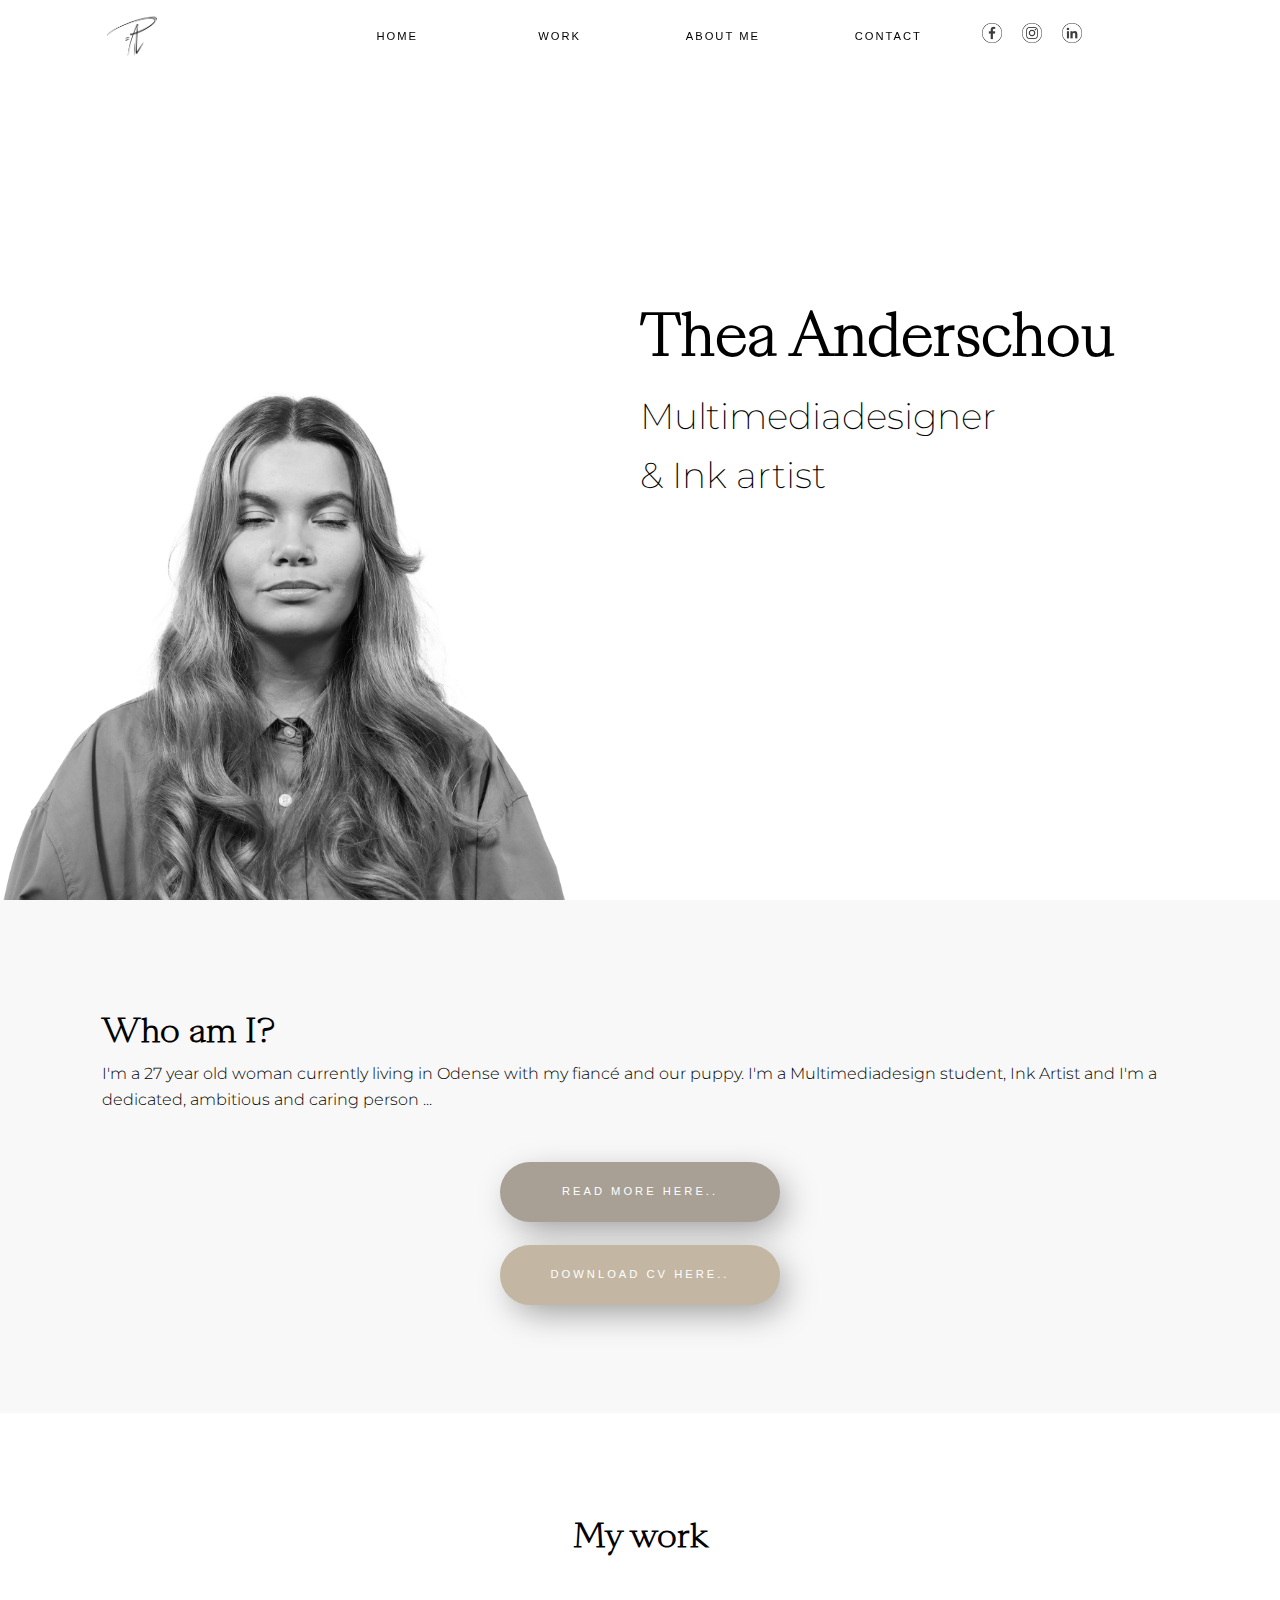
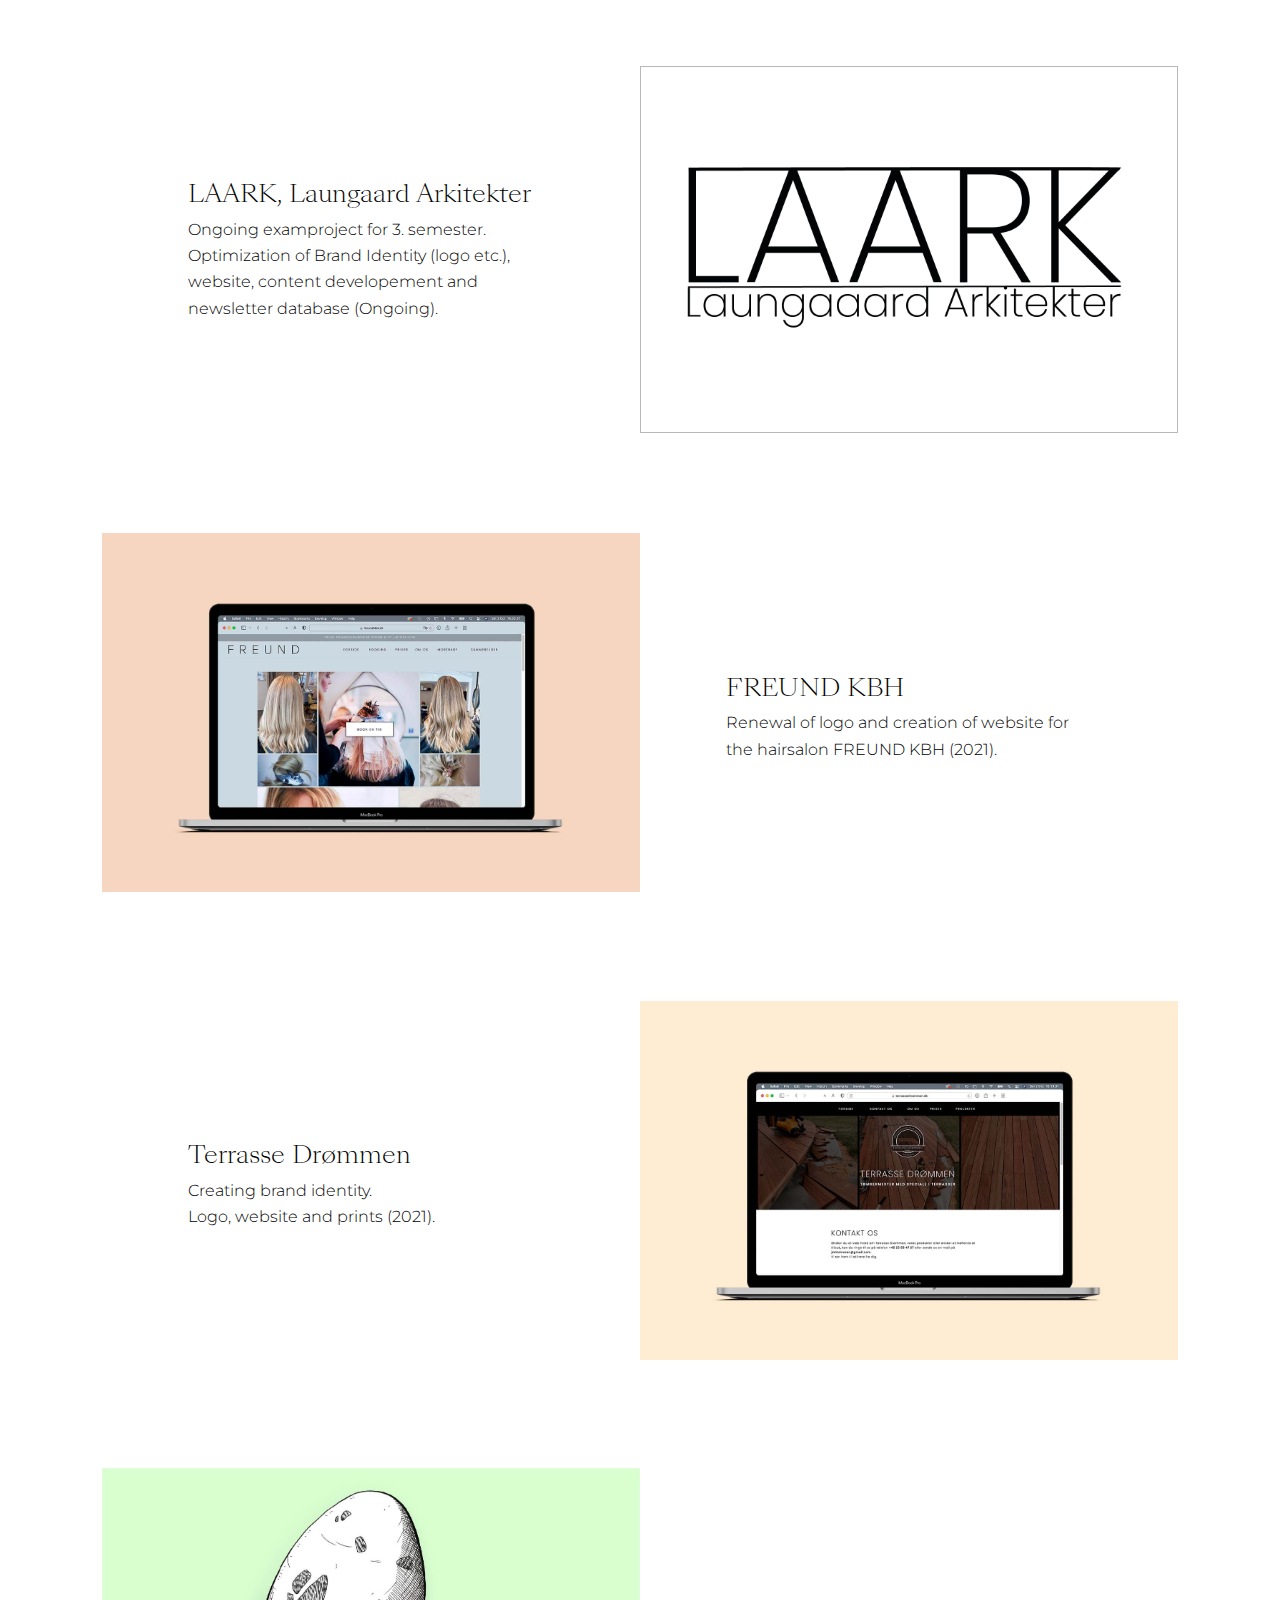
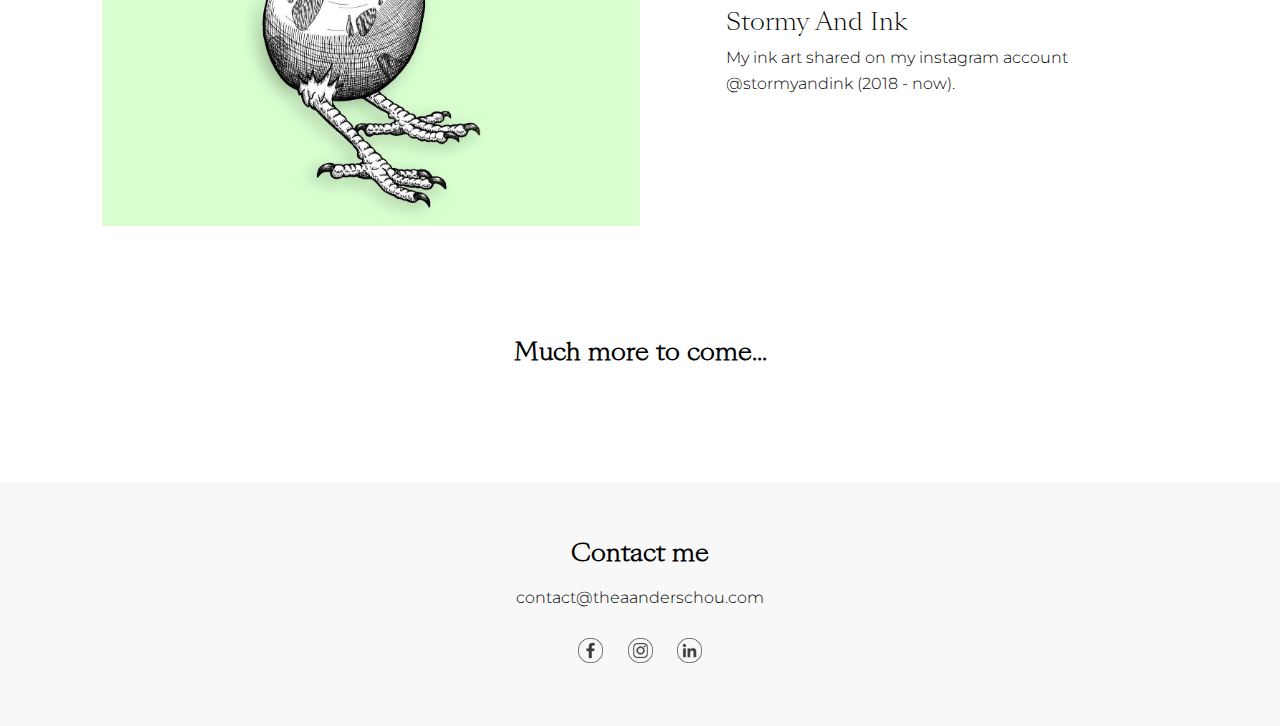
==== commit 62b91123: "project templates done" ====
--- a/index.html
+++ b/index.html
@@ -24,7 +24,7 @@
                 <a href="index.html">Home</a>
             </li>
             <li>
-                <a href="work.html">Work</a>
+                <a href="index.html#project-overview">Work</a>
             </li>
             <li>
                 <a href="about.html">About Me</a>
@@ -157,7 +157,9 @@
                 <div class="laark-ov-text">
                     <a href="laark.html">
                         <h2 class="proj-h2">LAARK, Laungaard Arkitekter</h2>
-                        <p class="proj-p">Ongoing examproject for 3. semester.<br>Optimization of Brand Identity (logo etc.) and website, content developement and database for newsletter.</p>    
+                        <p class="proj-p">
+                            Ongoing examproject for 3. semester. 
+                            Optimization of Brand Identity (logo etc.), website, content developement and newsletter database (Ongoing).</p>    
                     </a>
                 </div>
 
@@ -202,39 +204,12 @@
             </div>
         </div>
 
-            <div class="freund-overview">
-                <div class="freund-ov-pic">
-                    <a href="freund.html">
-                        <img class="proj-pics" src="/img/mockups/freund-mock.jpg" alt="">            
-                    </a>
-                </div>
-
-                <div class="freund-ov-text">
-                    <a href="freund.html">
-                        <h2 class="proj-h2">FREUND KBH</h2>
-                        <p class="proj-p">Renewal of logo and creation of website for the hairsalon FREUND KBH (2021). </p>    
-                    </a>
-                </div>
-            </div>
-
-            <div class="td-overview">
-                <div class="td-ov-text">
-                    <a href="td.html">
-                        <h2 class="proj-h2">Terrasse Drømmen</h2>
-                        <p class="proj-p">Creating brand identity.<br>Logo, website and prints (2021). </p>    
-                    </a>
-                </div>
-
-                <div class="td-ov-pic">
-                    <a href="td.html">
-                        <img class="proj-pics" src="/img/mockups/td-mock.jpg" alt="">            
-                    </a>
-                </div>
-            </div>
         </div>
 
         
         <div class="project-overview2">
+
+
             <div class="stormy-overview">
 
                 <div class="stormy-ov-pic">
@@ -251,21 +226,10 @@
                 </div>
             </div>
 
-            <div class="td-overview">
-                <div class="td-ov-text">
-                    <a href="td.html">
-                        <h2 class="proj-h2">Terrasse Drømmen</h2>
-                        <p class="proj-p">Creating brand identity.<br>Logo, website and prints (2021). </p>    
-                    </a>
-                </div>
-
-                <div class="td-ov-pic">
-                    <a href="td.html">
-                        <img class="proj-pics" src="/img/mockups/td-mock.jpg" alt="">            
-                    </a>
-                </div>
-            </div>
-
+        </div>
+
+        <div class="more">
+            <h2>Much more to come...</h2>
         </div>
 
     </section>
--- a/css/style.css
+++ b/css/style.css
@@ -73,7 +73,7 @@
   width: 70%;
   height: 8vh;
   margin: 0;
-  z-index: 6;
+  z-index: 10;
   position: fixed;
   left: 20%;
   font-size: 8px;
@@ -83,7 +83,7 @@
   width: 100%;
   height: 8vh;
   margin: 0;
-  z-index: 5;
+  z-index: 9;
   position: fixed;
   background-color: #fff;
 }
@@ -417,8 +417,12 @@
   float: left;
 }
 
-.quick-about-btn, .download-btn {
+.quick-about-btn {
   background-color: #a8a094;
+}
+
+.download-btn {
+  background-color: #c3b7a4;
 }
 
 .quick-about-btn:hover, .download-btn:hover {
@@ -488,7 +492,7 @@
   margin: 100px 8% 0 8%;
 }
 
-.project-overview1 {
+.project-overview1, .project-overview2 {
   width: auto;
   height: auto;
   margin: 0 8% 0 8%;
@@ -595,20 +599,64 @@
   font-weight: 300;
 }
 
-.freund-ov-pic:hover, .td-ov-pic:hover, .stormy-ov-pic:hover {
+.laark-ov-pic:hover, .freund-ov-pic:hover, .td-ov-pic:hover, .stormy-ov-pic:hover {
   opacity: 0.6;
 }
 
 .proj-h2:hover {
   color: rgb(150, 150, 150);
+}
+
+.more {
+  text-align: center;
+  padding-bottom: 12vh;
 }
 
 @media only screen and (max-width: 1300px) {
   .freund-ov-text, .freund-ov-pic, .td-ov-text, .td-ov-pic, .stormy-ov-pic, .stormy-ov-text {
     width: 50%;
   }
+}
+
+@media only screen and (max-width: 900px) {
+  .laark-overview, .freund-overview, .td-overview, .stormy-overview {
+    display: block;
+  }
+
+  .laark-ov-pic, .td-ov-pic {
+    width: 85%;
+    margin: 6vh auto 18vh auto;
+    text-align: center;
+    float: none;
+  }
+
+  .freund-ov-pic, .stormy-ov-pic {
+    width: 85%;
+    margin: 6vh auto 6vh auto;
+    text-align: center;
+    float: none;
+  }
+
+  .laark-ov-pic img , .freund-ov-pic img, .td-ov-pic img, .stormy-ov-pic img{
+    width: 100%;
+  }
   
-  
+  .laark-ov-text, .td-ov-text {
+    width: 100%;
+    float: none;
+  }
+
+  .freund-ov-text {
+    width: 100%;
+    float: none;
+    margin: 6vh auto 18vh auto;
+  }
+
+  .stormy-ov-text {
+    width: 100%;
+    float: none;
+    margin: 6vh auto 12vh auto;
+  }
 }
 /* PROJECT OVERVIEW */
 
@@ -951,14 +999,14 @@
 /* PROJECTS PAGES */
 
 /* PROJECT NAV */
-.proj-nav {
+.proj-nav1 {
   display: block;
   justify-content: space-around;
   align-items: center;
   width: 100%;
   height: 8vh;
   margin: 0;
-  z-index: 6;
+  z-index: 5;
   position: relative;
   background-color: rgb(248, 248, 248);
   font-size: 8px;
@@ -995,6 +1043,30 @@
 .proj-navlinks li:hover {
   font-weight: 600;
 }
+
+.proj-nav2 {
+  display: none;
+}
+
+@media only screen and (max-width: 1000px) {
+  .proj-nav1 {
+    display: none;
+  }
+
+  .proj-nav2 {
+    display: unset;
+    display: block;
+    justify-content: space-around;
+    align-items: center;
+    width: 100%;
+    height: 8vh;
+    margin: 0;
+    z-index: 6;
+    position: relative;
+    background-color: rgb(248, 248, 248);
+    font-size: 8px;
+  }
+}
 /* PROJECT NAV */
 
 
@@ -1024,7 +1096,7 @@
   width: 230px;
   height: 60px;
   text-align: center;
-  margin: 6vh auto 6vh auto;
+  margin: 12vh auto 6vh auto;
   border-radius: 45px;
   box-shadow: 8px 11px 35px -5px rgba(0,0,0,0.4);
   -webkit-box-shadow: 8px 11px 35px -5px rgba(0,0,0,0.4);
@@ -1067,10 +1139,48 @@
 }
 
 .project-pic img {
-  width: 80%;
+  width: 90%;
   float: right;
 }
 
+@media only screen and (max-width: 1200px) {
+  .project-hero img {
+    width: 80%;
+  }
+
+  .project-btn{
+    margin: 10vh auto 4vh auto;
+  }
+
+  .projects {
+    display: block;
+  }
+
+  .project-description {
+    width: 80%;
+    float: none;
+    margin: 0 auto;
+  }
+  
+  .project-pic {
+    width: 100%;
+    float: none;
+    text-align: center;
+    padding: 12vh 0 6vh 0;
+  }
+
+  .project-pic img {
+    width: 80%;
+    float: none;
+  }
+}
+
+@media only screen and (max-width: 800px) {
+  .projects {
+    display: block;
+    height: 100vh;
+  }
+}
 
 /*
 .projects {
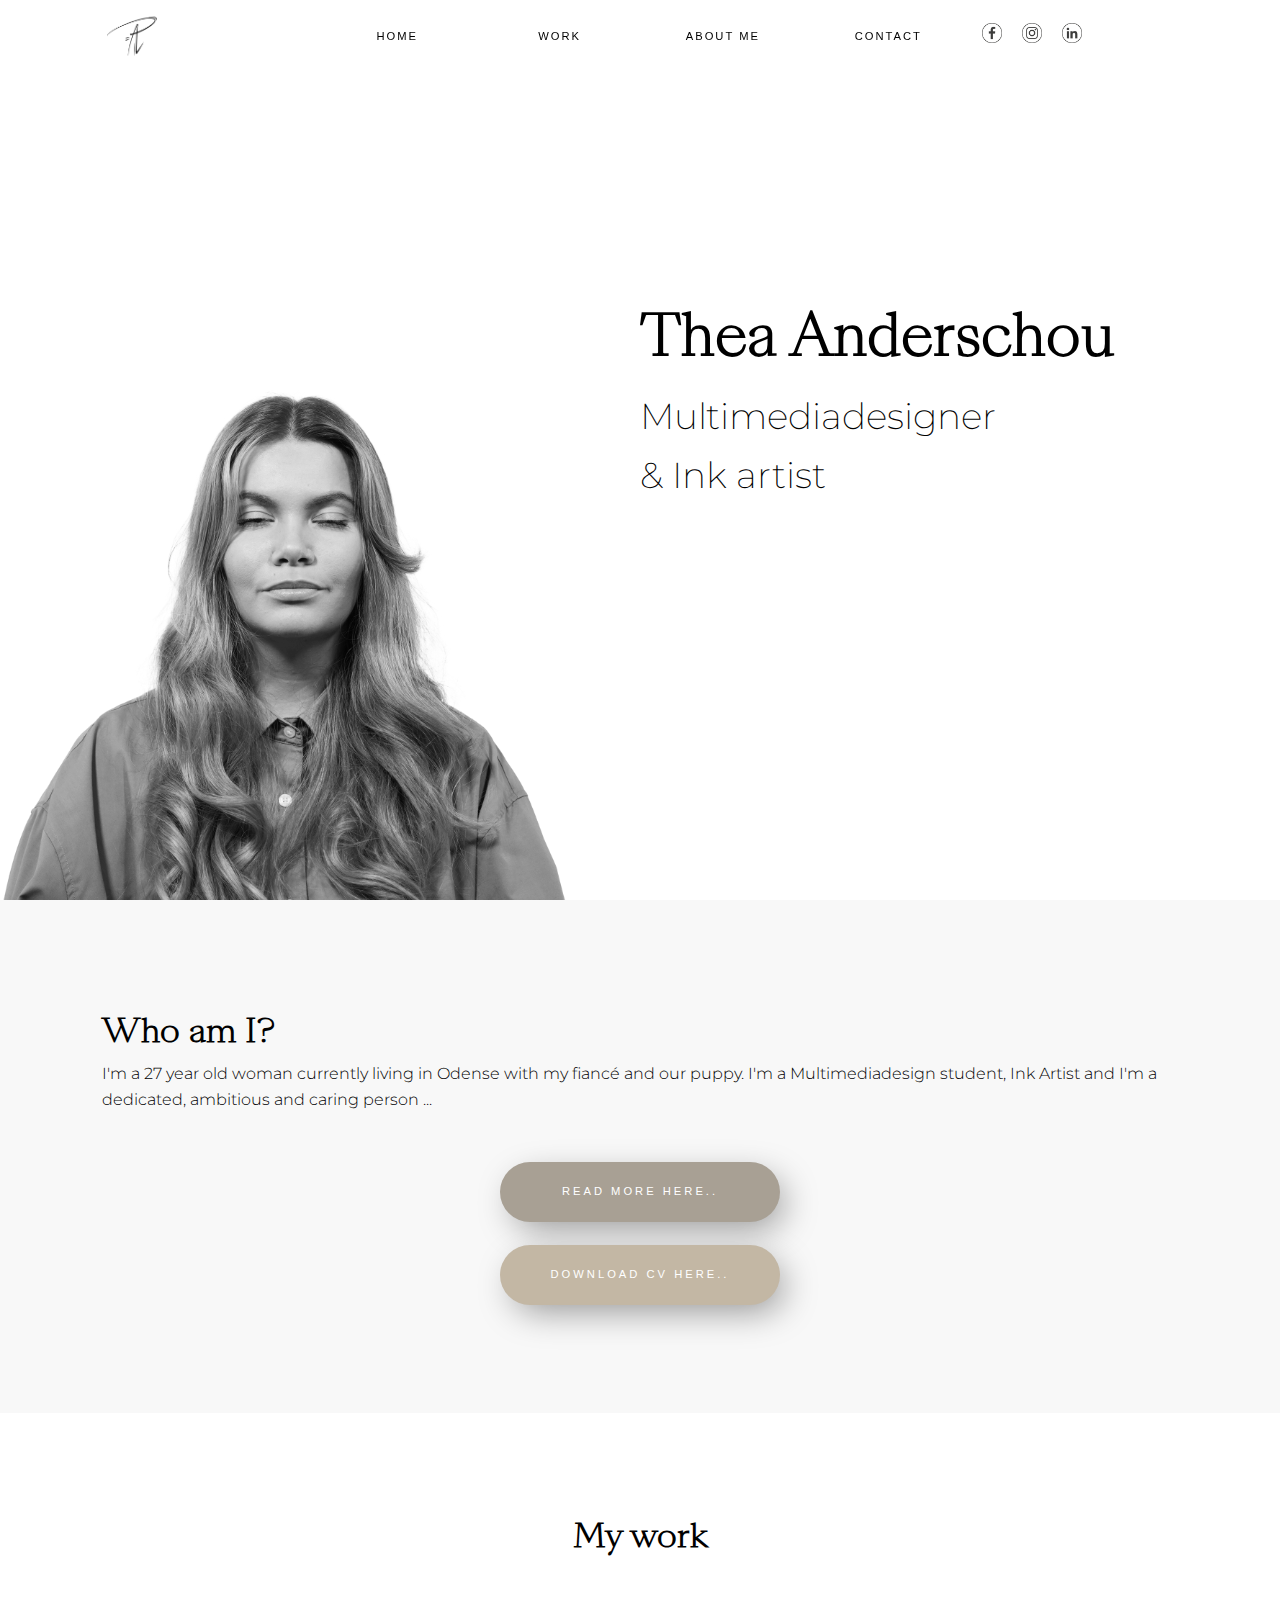
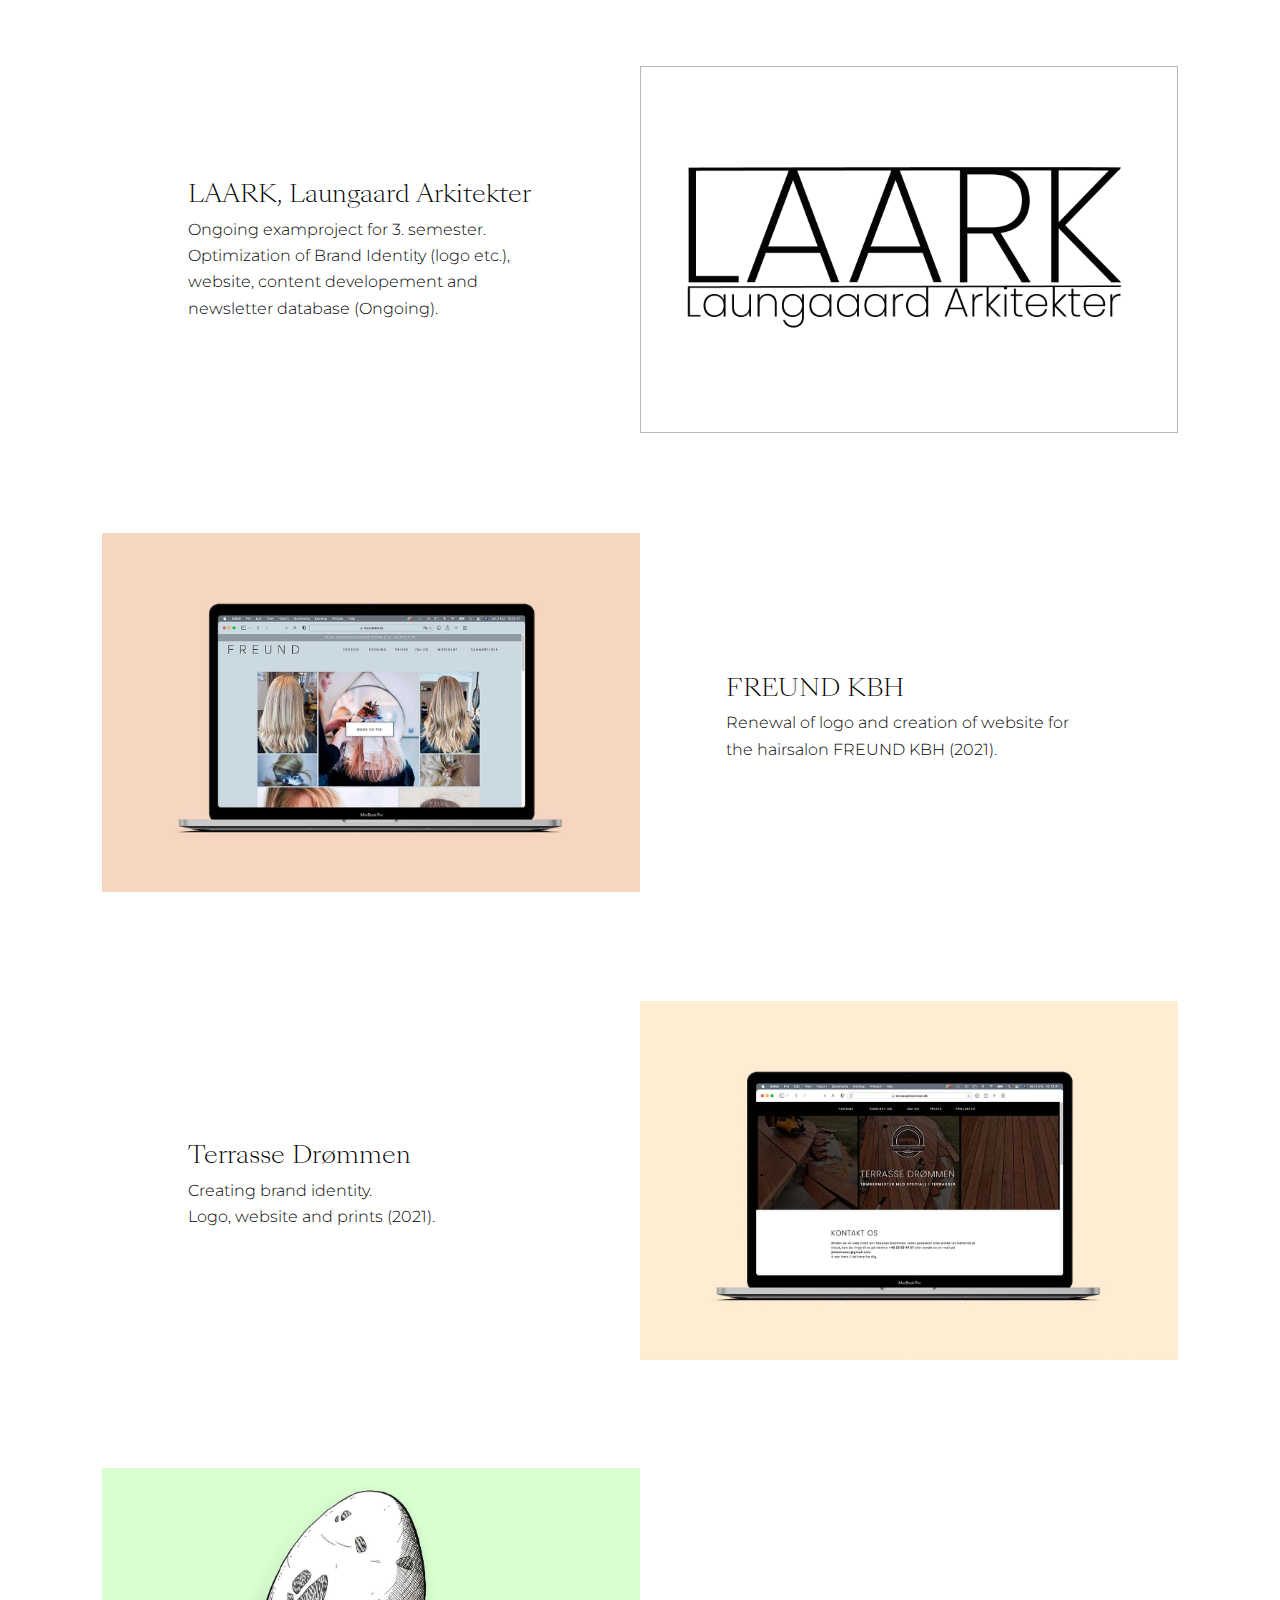
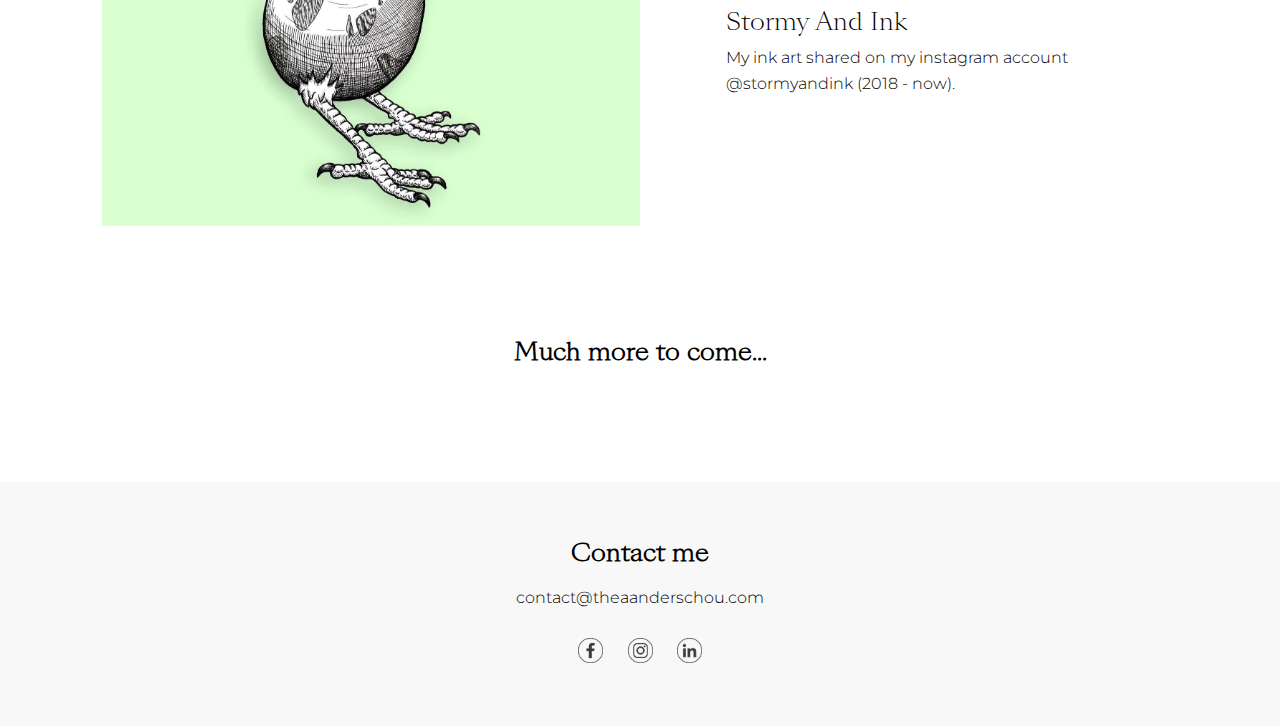
==== commit 31f655c9: "linkedin link update" ====
--- a/index.html
+++ b/index.html
@@ -43,7 +43,7 @@
                 </a>
             </li>
             <li class="some-links">
-                <a href="https://www.linkedin.com/in/thea-krogh-anderschou-969192110/">
+                <a href="https://www.linkedin.com/in/thea-krogh-anderschou/">
                     <img src="img/icons/lin.png" alt="LinkedIn">
                 </a>
             </li>
@@ -266,7 +266,7 @@
                         <img src="img/icons/ig.png" alt="Instagram">
                     </a>
 
-                    <a class="footer-some-links" href="https://www.linkedin.com/in/thea-krogh-anderschou-969192110/">
+                    <a class="footer-some-links" href="https://www.linkedin.com/in/thea-krogh-anderschou/">
                         <img src="img/icons/lin.png" alt="LinkedIn">
                     </a>
 
--- a/css/style.css
+++ b/css/style.css
@@ -63,6 +63,7 @@
   font-weight: 300;
   font-size: clamp(1rem, 1.2vw, 1.5rem); 
 }
+
 
 
 /* NAV SECTION */
@@ -306,7 +307,10 @@
   width: 60%;
   display: flex;
   float: left;
-  transition: .25s ease-in;}
+  transition: .25s ease-in;
+  bottom: 0;
+}
+  
 
 .hero-textbox {
   min-height: 100vh;
@@ -382,6 +386,13 @@
   
 }
 
+@media only screen and (max-width: 400px) {
+  .hero-pic, .hero-pic:hover {
+    top: 0vh;
+  }
+  
+}
+
 /* HERO SECTION */
 
 
@@ -728,6 +739,10 @@
       margin-top: 5%;
     }
 
+    .contact-sub {
+      margin-bottom: 5vh;
+    }
+    
     .about-hero-pic {
       background-image: url(/img/pics/glancing.png);
       background-size: 55%;
@@ -742,7 +757,7 @@
     }
 
     .work-hero-pic {
-      background-image: url(/img/drawings/god.png);
+      background-image: url(/img/drawings/god.jpg);
       background-size: 55%;
       background-repeat: no-repeat;
       background-position: right center;
@@ -755,7 +770,7 @@
     }
 
     .contact-hero-pic {
-      background-image: url(/img/drawings/gun.png);
+      background-image: url(/img/drawings/gun.jpg);
       background-size: 40%;
       background-repeat: no-repeat;
       background-position: left center;
@@ -844,6 +859,7 @@
       #sub-hero {
         margin-top: 15%;
       }
+
     }
     /* SUB PAGE HERO SECTION */
 
@@ -981,12 +997,48 @@
       color: #b4b4b4;
     }
 
+    .about-btn{
+      width: 230px;
+      height: 60px;
+      text-align: center;
+      margin: 0vh auto 6vh auto;
+      border-radius: 45px;
+      box-shadow: 8px 11px 35px -5px rgba(0,0,0,0.4);
+      -webkit-box-shadow: 8px 11px 35px -5px rgba(0,0,0,0.4);
+      -moz-box-shadow: 8px 11px 35px -5px rgba(0,0,0,0.4);  
+      background-color: #a8a094;
+    }
+    
+    .about-btn a {
+      width: 100%;
+      height: 100%;
+      text-transform: uppercase;
+      color: #fff;
+      letter-spacing: 3px;
+      position: relative;
+      font-weight: 400;
+      top: 25%;
+    }
+    
+    .about-btn:hover {
+      background-color: #D0C6B8;
+    }
+
+    .btn-area {
+      background-color: rgb(248, 248, 248);
+      padding: 0vh 0 6vh 0;
+    }
+
     @media only screen and (max-width: 1000px) {
       .education, .experience {
         height: auto;
         width: 100%;
         margin: 0 auto;
         padding: 6vh 25% 6vh 25%;
+      }
+
+      .btn-area {
+        padding: 4vh 0 6vh 0;
       }
     }
     /* CV SECTION */
@@ -1143,6 +1195,33 @@
   float: right;
 }
 
+.project-showcase {
+  width: 100%;
+  height: auto;
+  display: block;
+  text-align: center;
+  padding: 6vh 0 6vh 0;
+}
+
+.project-showcase h2 {
+  margin-bottom: 6vh;
+}
+
+.td-card {
+  width: 40%;
+}
+
+.border {
+  border: .1px solid rgb(184, 184, 184);
+}
+
+.p-link {
+  font-size: clamp(1rem, 1.2vw, 1.5rem); 
+  font-weight: 500;
+}
+
+
+
 @media only screen and (max-width: 1200px) {
   .project-hero img {
     width: 80%;
@@ -1173,6 +1252,11 @@
     width: 80%;
     float: none;
   }
+
+  .td-card {
+    width: 80%;
+  }
+
 }
 
 @media only screen and (max-width: 800px) {
@@ -1180,28 +1264,34 @@
     display: block;
     height: 100vh;
   }
-}
-
-/*
+
+  .project-showcase {
+    margin-top: 12vh;
+  }
+
+  .td-logo {
+    width: 70%;
+  }
+
+
+}
+
+@media only screen and (max-width: 400px) {
 .projects {
-  width: 100%;
-  margin: 40px 0;
-}
-
-.project-description {
-  width: 50%;
-  height: auto;
-  float: left;
-}
-
-.project-pic {
-  width: 50%;
-  height: auto;
-  float: right;
-  margin: auto;
-  padding: 0 8%;
-}
-
+  display: block;
+  height: 125vh;
+}
+
+.stormy {
+  height: 155vh;
+}
+
+.project-showcase {
+  margin-top: 4vh;
+}
+
+
+}
 /* PROJECT PAGES */
 
 
@@ -1212,7 +1302,7 @@
 
 /* CONTACT FORM */
 #contact {
-  height: 120vh;
+  height: 130vh;
   width: 100%;
   padding: 12vh 8% 12vh 8%;
   position: relative;
@@ -1244,7 +1334,7 @@
   margin-bottom: 5vh;
 }
 
-.half-col {
+.half-col1, .half-col2 {
   width: 50%;
   height: 100%;
   position: relative;
@@ -1252,7 +1342,7 @@
   overflow: hidden;
 }
 
-.half-col img {
+.half-col2 img {
   height: 70%;
   position: absolute;
   left: 60%;
@@ -1308,15 +1398,15 @@
 
 @media only screen and (max-width: 1100px) {
   #contact {
-    height: 200vh;
-  }
-
-  .half-col {
+    height: 250vh;
+  }
+
+  .half-col1, .half-col2 {
     width: 100%;
     height: 50%;
   }
 
-  .half-col img {
+  .half-col2 img {
     height: 100%;
     position: absolute;
     left: 50%;
@@ -1325,6 +1415,16 @@
     padding-top: 12vh;
   }
 }
+
+@media only screen and (max-width: 400px) {
+  #contact {
+    height: 210vh;
+  }
+
+  .half-col1 {
+    height: 55%;
+  }
+}
 /* CONTACT FORM */
 
 
